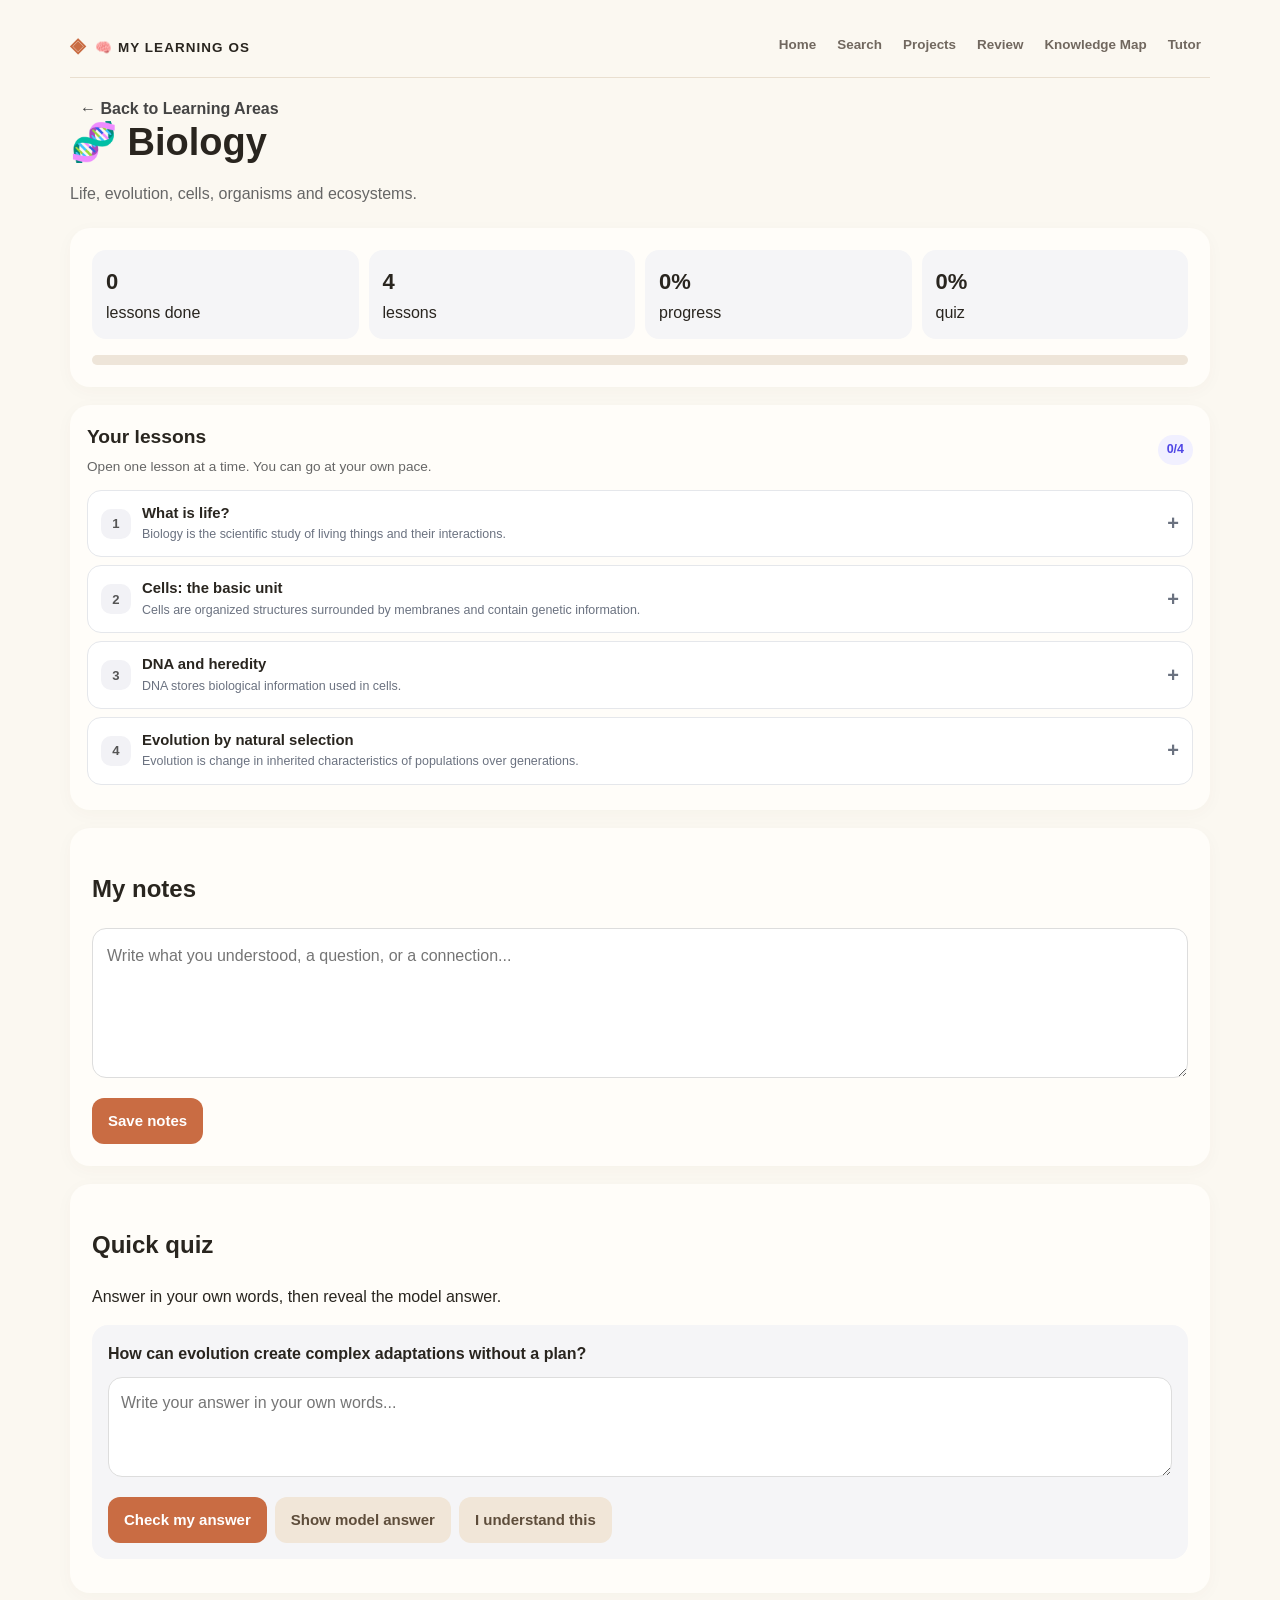
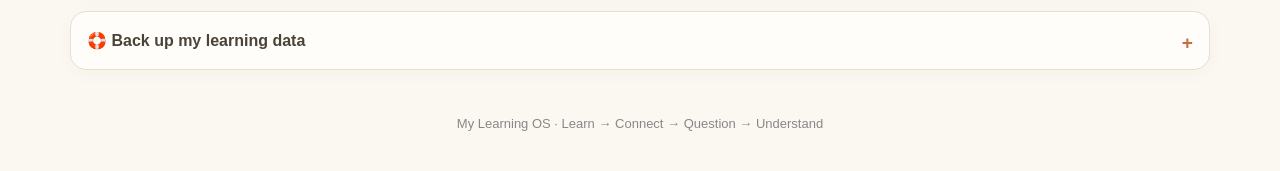
==== subjects/biology/index.html @ 4422cb2a "Refresh learning script cache for quiz quality improvements" ====
<!DOCTYPE html><html lang="en"><head><meta charset="UTF-8"><meta name="viewport" content="width=device-width,initial-scale=1.0"><meta name="theme-color" content="#4F46E5"><link rel="icon" type="image/png" href="/IMG_0224.png"><link rel="apple-touch-icon" href="/IMG_0224.png"><link rel="manifest" href="/manifest.webmanifest"><link rel="stylesheet" href="/styles.css?v=10"><title>Biology | My Learning OS</title></head><body><div class="app" id="app"></div><script src="/learning.js?v=26"></script></body></html>
---- styles.css ----
*{box-sizing:border-box}body{margin:0;font-family:-apple-system,BlinkMacSystemFont,"Segoe UI",sans-serif;background:#f5f5f7;color:#111;line-height:1.6}.app{max-width:960px;margin:auto;padding:22px}.topbar{display:flex;justify-content:space-between;align-items:center;gap:16px;margin-bottom:24px}.brand{font-weight:800;color:#111;text-decoration:none}.nav{display:flex;gap:8px;flex-wrap:wrap}.nav a,.back{color:#444;text-decoration:none;font-weight:650;padding:8px 10px;border-radius:10px}.nav a:hover,.back:hover{background:#e9e9ed}.hero{margin-bottom:22px}.hero h1{font-size:38px;line-height:1.15;margin:0 0 8px}.muted{color:#666}.panel{background:#fff;border-radius:20px;padding:22px;margin:18px 0;box-shadow:0 2px 12px rgba(0,0,0,.05)}.dark{background:#111;color:#fff}.dark .muted{color:#ccc}.button,button{border:0;border-radius:12px;padding:12px 16px;background:#111;color:#fff;font-size:15px;font-weight:700;cursor:pointer;min-height:46px}.button.light,.dark .button{background:#fff;color:#111}.button.secondary{background:#e9e9ed;color:#111}.button:disabled{opacity:.5;cursor:default}.grid{display:grid;grid-template-columns:repeat(2,minmax(0,1fr));gap:14px}.card{background:#fff;border-radius:18px;padding:18px;color:inherit;text-decoration:none;box-shadow:0 2px 10px rgba(0,0,0,.05);display:block}.card:hover{transform:translateY(-1px)}.card h3{margin:6px 0}.icon{font-size:28px}.bar{height:10px;background:#e4e4e8;border-radius:99px;overflow:hidden}.bar>div{height:100%;background:#4f46e5;border-radius:99px;transition:width .25s}.stats{display:grid;grid-template-columns:repeat(4,1fr);gap:10px}.stat{background:#f5f5f7;border-radius:14px;padding:14px}.stat strong{display:block;font-size:22px}.lesson{border:1px solid #e3e3e7;border-radius:16px;padding:16px;margin:12px 0}.lesson.active{border-color:#4f46e5}.lesson h3{margin:0 0 6px}.lesson-body{display:none}.lesson.active .lesson-body{display:block}.lesson-actions{display:flex;gap:8px;flex-wrap:wrap;margin-top:12px}textarea,input{font:inherit}.note{width:100%;min-height:150px;border:1px solid #ddd;border-radius:14px;padding:14px;resize:vertical}.question{background:#f5f5f7;border-radius:16px;padding:16px;margin:12px 0}.answer{width:100%;min-height:100px;border:1px solid #ddd;border-radius:14px;padding:12px;margin-top:10px}.feedback{margin-top:10px;font-weight:650}.chips{display:flex;gap:8px;flex-wrap:wrap}.chip{background:#eeeef2;border-radius:99px;padding:7px 10px;font-size:13px}.map{display:grid;grid-template-columns:repeat(3,1fr);gap:12px;align-items:center}.node{background:#fff;border:2px solid #e1e1e6;border-radius:16px;padding:16px;text-align:center;font-weight:750}.arrow{text-align:center;font-size:24px;color:#777}footer{text-align:center;color:#888;padding:34px 0 14px;font-size:13px}.empty{padding:20px;background:#fff;border-radius:16px;color:#666}@media(max-width:650px){.app{padding:16px}.hero h1{font-size:30px}.grid{grid-template-columns:1fr}.stats{grid-template-columns:repeat(2,1fr)}.map{grid-template-columns:1fr}.arrow{transform:rotate(90deg)}}
.dashboard-grid{display:grid;grid-template-columns:repeat(2,minmax(0,1fr));gap:14px}.big-number{font-size:42px;font-weight:800;line-height:1;margin:10px 0}.connection-grid{display:grid;grid-template-columns:repeat(2,minmax(0,1fr));gap:12px}.connection{border:1px solid #ddd;border-radius:16px;padding:16px;background:#f7f7f9;text-align:left;cursor:pointer;font:inherit}.connection strong,.connection span{display:block}.connection span{color:#666;margin-top:4px}.connection-detail{margin-top:14px;padding:16px;border-radius:16px;background:#f5f5f7}.map-modern .node{min-height:100px;display:flex;flex-direction:column;justify-content:center}.review-summary{display:grid;grid-template-columns:repeat(3,1fr);gap:10px}.review-summary>div{background:#f5f5f7;border-radius:14px;padding:14px}.review-summary strong{display:block;font-size:24px}.review-card{display:flex;justify-content:space-between;gap:16px;align-items:center;border:1px solid #e2e2e6;border-radius:16px;padding:16px;margin:10px 0}.review-card h3{margin:4px 0}.review-prompt{margin-top:14px;padding:14px;border-radius:14px;background:#f0efff;border:1px solid #d8d5ff}.tutor-grid{display:grid;grid-template-columns:repeat(2,minmax(0,1fr));gap:12px}.tutor-choice{display:flex;flex-direction:column;gap:5px;text-align:left;cursor:pointer}.tutor-choice .icon{font-size:30px}
@media(max-width:650px){.dashboard-grid,.connection-grid,.tutor-grid{grid-template-columns:1fr}.review-card{flex-direction:column;align-items:flex-start}.review-summary{grid-template-columns:1fr}.review-card .button{width:100%;text-align:center}}
.learning-status{display:grid;grid-template-columns:repeat(4,1fr);gap:10px}.learning-status>div{background:#f5f5f7;border-radius:14px;padding:14px}.learning-status strong{display:block;font-size:22px}.learning-status span{color:#666;font-size:14px}.review-scheduled{margin-top:14px;padding:14px;border-radius:14px;background:#eef7f1;border:1px solid #cfe7d7}.review-scheduled strong{color:#245c39}@media(max-width:650px){.learning-status{grid-template-columns:repeat(2,1fr)}}
.search-wrap{position:relative;max-width:680px;margin-top:18px}.search-input{width:100%;min-height:52px;border:1px solid #ddd;border-radius:14px;padding:0 16px;background:#fff;font-size:16px}.search-results{position:relative;margin-top:8px;z-index:5}.search-result{display:block;background:#fff;border:1px solid #e1e1e6;border-radius:12px;padding:12px 14px;margin:6px 0;color:inherit;text-decoration:none;box-shadow:0 2px 8px rgba(0,0,0,.04)}.search-result span{display:block;color:#666;margin-top:2px}.goal-buttons{display:flex;gap:8px;margin:12px 0}.goal-buttons .button{min-width:48px;padding:8px 12px}@media(max-width:650px){.search-wrap{max-width:none}}

/* Curiosity Lab */
.curiosity-panel{overflow:hidden}
.curiosity-head{display:flex;justify-content:space-between;gap:24px;align-items:flex-start}
.curiosity-head h2{margin:.35rem 0 .5rem}
.curiosity-spark{font-size:2.5rem;line-height:1}
.curiosity-card{margin-top:20px;padding:28px;border:1px solid rgba(79,70,229,.14);border-radius:24px;background:linear-gradient(135deg,rgba(79,70,229,.06),rgba(255,255,255,.9))}
.curiosity-meta{display:inline-flex;padding:7px 11px;border-radius:999px;background:#eef2ff;color:#4338ca;font-weight:700;font-size:.85rem}
.curiosity-question{font-size:clamp(1.45rem,3vw,2rem);font-weight:800;line-height:1.25;margin:20px 0}
.curiosity-clue{display:none;padding:14px 16px;border-radius:14px;background:#fff;border:1px solid #e5e7eb;color:#374151;margin-bottom:18px}
.curiosity-clue.visible{display:block}
.curiosity-actions{display:flex;flex-wrap:wrap;gap:10px}
@media(max-width:600px){.curiosity-card{padding:20px}.curiosity-actions>*{width:100%;text-align:center}.curiosity-spark{font-size:2rem}}


/* Projects */
.project-home-card{display:flex;justify-content:space-between;align-items:center;gap:20px}
.project-hero{display:flex;gap:24px;align-items:flex-start;padding:32px;border-radius:28px;margin:24px 0;background:linear-gradient(135deg,rgba(34,197,94,.12),rgba(79,70,229,.08));border:1px solid rgba(34,197,94,.14)}
.project-icon{font-size:4rem;line-height:1}
.project-hero h2{margin:.25rem 0 .5rem;font-size:2rem}
.project-progress-head{display:flex;justify-content:space-between;align-items:flex-start;gap:20px}
.project-progress-head>strong{font-size:2rem}
.project-steps{display:grid;gap:12px}
.project-step{display:flex;gap:14px;text-align:left;width:100%;padding:18px;border:1px solid #e5e7eb;border-radius:18px;background:#fff;cursor:pointer}
.project-step:hover{transform:translateY(-1px)}
.project-step.done{background:#f0fdf4;border-color:#bbf7d0}
.project-check{font-size:1.3rem;font-weight:800;min-width:24px}
.project-step strong,.project-step small,.project-step em{display:block}
.project-step small{margin-top:6px;color:#6b7280;line-height:1.5}
.project-step em{margin-top:8px;color:#4f46e5;font-style:normal;font-size:.9rem}
.project-notes{min-height:180px}
@media(max-width:600px){.project-home-card{align-items:flex-start;flex-direction:column}.project-hero{padding:24px;flex-direction:column}.project-icon{font-size:3rem}.project-step{padding:15px}}


.project-grid{display:grid;grid-template-columns:repeat(2,minmax(0,1fr));gap:18px;margin:24px 0 40px}
.project-card{display:block;padding:24px;border:1px solid #e5e7eb;border-radius:24px;background:#fff;text-decoration:none;color:inherit;transition:transform .15s,box-shadow .15s}
.project-card:hover{transform:translateY(-2px);box-shadow:0 10px 30px rgba(0,0,0,.08)}
.project-card-icon{font-size:2.7rem;margin-bottom:12px}
.project-card h2{margin:.3rem 0 .5rem}
.project-card strong{font-size:.9rem}
@media(max-width:700px){.project-grid{grid-template-columns:1fr}}

.global-search{display:flex;gap:10px;margin-top:22px;max-width:760px}.global-search .search-input{flex:1}.global-results{display:grid;gap:10px;margin-top:18px}.global-result{display:flex;gap:14px;padding:18px;border:1px solid #e5e7eb;border-radius:18px;background:#fff;text-decoration:none;color:inherit}.global-result-icon{font-size:1.6rem}.global-result small,.global-result strong,.global-result p{display:block}.global-result p{color:#6b7280}.global-result b{margin-left:auto}@media(max-width:600px){.global-search{flex-direction:column}.global-search .button{width:100%}}


/* Calm, compact project layout */
.project-grid{gap:12px;margin:16px 0 28px}
.project-card{padding:17px;border-radius:18px;box-shadow:0 1px 5px rgba(0,0,0,.035)}
.project-card-icon{font-size:1.8rem;margin-bottom:6px}
.project-card h2{font-size:1.08rem;line-height:1.3;margin:.15rem 0 .35rem}
.project-card p{margin:.35rem 0;color:#666;font-size:.92rem;line-height:1.45}
.project-card strong{font-size:.82rem}
.project-home-card{gap:12px}
.project-hero{gap:16px;padding:22px;border-radius:20px;margin:16px 0}
.project-icon{font-size:2.6rem}
.project-hero h2{font-size:1.45rem}
.project-progress-head>strong{font-size:1.5rem}
.project-steps{gap:8px}
.project-step{gap:10px;padding:13px 14px;border-radius:14px}
.project-step small{margin-top:3px}
.project-step em{margin-top:5px}
@media(max-width:700px){
  .project-grid{grid-template-columns:repeat(2,minmax(0,1fr));gap:10px;margin:14px 0 24px}
  .project-card{padding:13px;border-radius:15px}
  .project-card-icon{font-size:1.55rem;margin-bottom:4px}
  .project-card h2{font-size:1rem}
  .project-card p{font-size:.84rem}
}
@media(max-width:380px){
  .project-grid{grid-template-columns:1fr}
}


/* A calmer, simpler mobile-first home dashboard */
.home-hero{margin:8px 0 18px}
.home-hero h1{font-size:clamp(1.8rem,5vw,2.5rem);max-width:620px;margin:8px 0}
.home-focus{display:grid;grid-template-columns:1.2fr 1fr;gap:12px;margin:16px 0 28px}
.home-focus>div,.home-review{background:#fff;border:1px solid #e7e7eb;border-radius:18px;padding:16px}
.home-focus>div>small{display:block;color:#666;font-size:.75rem;font-weight:700;letter-spacing:.05em}
.home-focus>div>strong{display:block;font-size:2rem;line-height:1.2;margin:5px 0}
.home-focus>div>span{display:block;color:#666;font-size:.85rem;margin-bottom:12px}
.home-review{display:flex;align-items:center;gap:10px;text-decoration:none;color:inherit}
.home-review>span:first-child{font-size:1.5rem}
.home-review>span:nth-child(2){flex:1;min-width:0}
.home-review strong,.home-review small{display:block}
.home-review strong{font-size:.9rem}
.home-review small{font-size:.78rem;color:#666;margin-top:4px}
.home-review>b{font-size:1.25rem}
.home-section{margin:24px 0 30px}
.home-section-heading{display:flex;justify-content:space-between;align-items:end;gap:12px;margin-bottom:12px}
.home-section-heading h2{margin:3px 0 0;font-size:1.35rem}
.home-section-heading>a{color:#4f46e5;text-decoration:none;font-weight:700;font-size:.9rem;white-space:nowrap}
.home-projects{display:grid;gap:9px}
.home-project{display:flex;align-items:center;gap:12px;padding:13px 14px;border:1px solid #e7e7eb;border-radius:16px;background:#fff;color:inherit;text-decoration:none;min-width:0}
.home-project-icon{display:grid;place-items:center;width:42px;height:42px;flex-shrink:0;border-radius:12px;background:#f5f5f7;font-size:1.5rem}
.home-project-info{display:grid;gap:4px;flex:1;min-width:0}
.home-project-info strong{font-size:.94rem}
.home-project-info small{font-size:.78rem;color:#666}
.home-project>b{font-size:1.25rem;color:#777}
.home-project .bar{height:5px}
.home-subject-grid{display:grid;grid-template-columns:repeat(3,minmax(0,1fr));gap:10px}
.home-subject{display:flex;flex-direction:column;align-items:flex-start;gap:6px;padding:14px;border:1px solid #e7e7eb;border-radius:16px;background:#fff;color:inherit;text-decoration:none;min-width:0}
.home-subject>span{font-size:1.6rem}
.home-subject strong{font-size:.92rem}
.home-subject small{font-size:.76rem;color:#666}
.home-subject .bar{width:100%;height:5px;margin-top:2px}
.home-details{background:#fff;border:1px solid #e7e7eb;border-radius:16px;margin:10px 0;overflow:hidden}
.home-details summary{padding:16px;font-weight:750;cursor:pointer;list-style:none}
.home-details summary::-webkit-details-marker{display:none}
.home-details summary:after{content:"+";float:right;color:#666;font-size:1.2rem}
.home-details[open] summary:after{content:"−"}
.home-details .curiosity-panel,.home-notes{padding:0 16px 16px}
.home-details .curiosity-card{padding:18px;border-radius:16px;margin-top:12px}
.home-details .curiosity-question{font-size:1.25rem}
@media(max-width:650px){
 .home-focus{grid-template-columns:1fr 1fr;gap:9px}
 .home-focus>div,.home-review{padding:12px}
 .home-focus>div>strong{font-size:1.7rem}
 .home-subject-grid{grid-template-columns:repeat(2,minmax(0,1fr));gap:9px}
 .home-subject{padding:12px}
 .home-section{margin:20px 0 26px}
}
@media(max-width:360px){
 .home-focus{grid-template-columns:1fr}
}

.home-project-bar{display:block;height:5px;background:#e4e4e8;border-radius:99px;overflow:hidden;margin-top:2px}.home-project-bar span{display:block;height:100%;background:#4f46e5;border-radius:99px}


/* Compact navigation for a calmer dashboard */
.topbar{gap:12px;margin-bottom:18px}
.brand{font-size:.96rem;white-space:nowrap}
.nav{gap:3px;justify-content:flex-end}
.nav a{padding:7px 9px;font-size:.84rem;white-space:nowrap}
.mobile-nav{display:none}
.home-hero{margin-bottom:14px}
.home-hero h1{font-size:clamp(1.65rem,4.5vw,2.25rem);line-height:1.15}
.home-focus{margin:12px 0 22px;gap:9px}
.home-focus>div,.home-review{border-radius:15px;padding:13px}
.home-section{margin:19px 0 24px}
.home-section-heading{margin-bottom:9px}
.home-section-heading h2{font-size:1.2rem}
.home-project{padding:10px 12px;border-radius:13px;gap:10px}
.home-project-icon{width:36px;height:36px;font-size:1.25rem;border-radius:10px}
.home-project-info strong{font-size:.88rem}
.home-subject-grid{gap:8px}
.home-subject{padding:11px;border-radius:13px;gap:4px}
.home-subject>span{font-size:1.35rem}
.home-subject strong{font-size:.86rem}
.home-subject small{font-size:.72rem}
@media(max-width:650px){
 body{padding-bottom:76px}
 .app{padding:14px 14px 22px}
 .topbar{margin-bottom:16px;display:block}
 .brand{display:inline-block;margin-bottom:10px;font-size:.95rem}
 .nav{display:flex;flex-wrap:nowrap;justify-content:flex-start;overflow-x:auto;gap:5px;padding:0 0 4px;scrollbar-width:none}
 .nav::-webkit-scrollbar{display:none}
 .nav a{font-size:.78rem;padding:7px 9px;background:#fff;border:1px solid #e7e7eb;border-radius:999px}
 .mobile-nav{position:fixed;z-index:50;left:10px;right:10px;bottom:calc(8px + env(safe-area-inset-bottom));display:grid;grid-template-columns:repeat(5,minmax(0,1fr));align-items:center;padding:7px 5px;background:rgba(255,255,255,.97);border:1px solid #e5e7eb;border-radius:18px;box-shadow:0 6px 24px rgba(0,0,0,.12);backdrop-filter:blur(14px)}
 .mobile-nav>a,.mobile-more>summary{display:flex;min-width:0;flex-direction:column;align-items:center;justify-content:center;gap:2px;color:#444;text-decoration:none;font-size:1.15rem;padding:2px 0;cursor:pointer;list-style:none}
 .mobile-nav small{font-size:.64rem;font-weight:650;line-height:1.2}
 .mobile-more{position:relative}
 .mobile-more>summary::-webkit-details-marker{display:none}
 .mobile-more-menu{position:absolute;right:-4px;bottom:52px;min-width:175px;padding:7px;background:#fff;border:1px solid #e5e7eb;border-radius:14px;box-shadow:0 8px 24px rgba(0,0,0,.14)}
 .mobile-more-menu a{display:block;padding:10px 11px;border-radius:9px;color:#222;text-decoration:none;font-size:.88rem}
 .mobile-more-menu a:active{background:#f5f5f7}
 .home-focus>div,.home-review{padding:11px}
 .home-focus>div>strong{font-size:1.5rem}
 .home-focus>div>span{font-size:.78rem}
 .home-review strong{font-size:.82rem}
 .home-review small{font-size:.72rem}
 .home-projects{gap:7px}
 .home-subject-grid{grid-template-columns:repeat(2,minmax(0,1fr))}
}
@media(min-width:651px){
 .mobile-nav{display:none}
}

@media(max-width:650px){.topbar{display:flex;align-items:center;margin-bottom:12px}.brand{margin-bottom:0}.topbar .nav{display:none}}

/* Compact, one-step-at-a-time project workspace */
.project-page-heading{margin-bottom:12px}
.project-page-heading h1{font-size:clamp(1.5rem,5vw,2.2rem);margin:.45rem 0}
.project-hero-compact{padding:16px 18px;gap:14px;border-radius:16px;margin:12px 0}
.project-hero-compact .project-icon{font-size:2rem;flex-shrink:0}
.project-hero-compact h2{font-size:1.15rem;margin:.2rem 0 .35rem}
.project-hero-compact p{margin:.25rem 0;line-height:1.5}
.project-progress-panel,.project-path-panel,.project-discoveries{padding:16px}
.project-progress-head{align-items:center;gap:12px}
.project-progress-head h2,.project-path-heading h2,.project-discoveries h2{font-size:1.1rem;margin:0 0 4px}
.project-progress-head p,.project-path-heading p{margin:0;font-size:.9rem}
.project-progress-head>strong{font-size:1.35rem}
.project-path-heading{display:flex;justify-content:space-between;align-items:center;gap:10px;margin-bottom:12px}
.step-count{font-size:.78rem;color:#6b7280;white-space:nowrap}
.project-steps{gap:8px}
.project-step-card{border:1px solid #e5e7eb;border-radius:13px;overflow:hidden;background:#fff}
.project-step-card.done{border-color:#bbf7d0;background:#f8fdf9}
.project-step-toggle{display:flex;align-items:center;gap:10px;width:100%;padding:12px;text-align:left;border:0;background:transparent;cursor:pointer;color:inherit}
.project-check{display:flex;align-items:center;justify-content:center;flex:0 0 28px;width:28px;height:28px;border-radius:50%;background:#f3f4f6;color:#4b5563;font-size:.8rem;font-weight:700}
.project-step-card.done .project-check{background:#dcfce7;color:#166534}
.project-step-title{min-width:0;flex:1}
.project-step-title strong{display:block;font-size:.94rem;line-height:1.35}
.project-step-title small{display:block;margin-top:3px;color:#6b7280;font-size:.78rem}
.project-step-chevron{font-size:1.25rem;color:#6b7280}
.project-step-card.is-open{border-color:#c7d2fe;box-shadow:0 1px 3px rgba(79,70,229,.06)}
.project-step-content{padding:0 12px 13px 50px}
.project-step-content>p{margin:0 0 12px;line-height:1.6;font-size:.93rem}
.project-question{padding:10px 12px;border-radius:10px;background:#f5f3ff;color:#4338ca;margin-bottom:12px}
.project-question strong{font-size:.8rem}
.project-question p{margin:4px 0 0;font-size:.9rem;line-height:1.5}
.project-complete-button{font-size:.84rem;padding:9px 12px;border-radius:9px}
.project-complete-button.is-complete{background:#dcfce7;color:#166534;border-color:#bbf7d0}
.project-discoveries .project-notes{min-height:100px}
@media(max-width:600px){.project-hero-compact{padding:13px;flex-direction:row;align-items:flex-start}.project-hero-compact .project-icon{font-size:1.7rem}.project-progress-panel,.project-path-panel,.project-discoveries{padding:13px}.project-step-toggle{padding:11px 10px}.project-step-content{padding:0 10px 12px 48px}.project-page-heading h1{font-size:1.5rem}}

/* Dashboard priority card and weekly momentum */
.continue-card{display:flex;align-items:center;gap:12px;padding:15px 16px;margin:12px 0 14px;border:1px solid #c7d2fe;border-radius:16px;background:linear-gradient(110deg,#f5f3ff,#fff);color:inherit;text-decoration:none}
.continue-icon{display:grid;place-items:center;flex:0 0 42px;width:42px;height:42px;border-radius:13px;background:#e9e7ff;font-size:1.4rem}
.continue-copy{display:flex;flex:1;min-width:0;flex-direction:column;gap:3px}
.continue-copy small{font-size:.69rem;font-weight:800;letter-spacing:.06em;color:#6254bd}
.continue-copy strong{font-size:1rem;line-height:1.25}
.continue-copy>span{font-size:.82rem;color:#626273;line-height:1.35}
.continue-card>b{font-size:.82rem;color:#4f46e5;white-space:nowrap}
.continue-card.all-done{border-color:#bbf7d0;background:linear-gradient(110deg,#f0fdf4,#fff)}
.continue-card.all-done .continue-copy small{color:#15803d}
.home-weekly{padding:14px 16px;margin:0 0 22px;border:1px solid #e7e7eb;border-radius:15px;background:#fff}
.weekly-heading{display:flex;justify-content:space-between;align-items:center;gap:10px}
.weekly-heading>div{display:flex;flex-direction:column;gap:3px}
.weekly-heading small{font-size:.69rem;letter-spacing:.06em;font-weight:800;color:#737380}
.weekly-heading strong{font-size:.92rem}
.weekly-heading>span{font-size:1.3rem}
.weekly-stats{display:grid;grid-template-columns:repeat(3,minmax(0,1fr));gap:8px;margin-top:13px}
.weekly-stats>div{display:flex;flex-direction:column;gap:3px;padding:10px;border-radius:11px;background:#f7f7f9;min-width:0}
.weekly-stats strong{font-size:1.25rem;line-height:1.1}
.weekly-stats span{font-size:.72rem;color:#6b7280;line-height:1.25}
@media(max-width:420px){
 .continue-card{gap:9px;padding:12px}
 .continue-icon{flex-basis:36px;width:36px;height:36px;font-size:1.2rem}
 .continue-copy strong{font-size:.9rem}
 .continue-copy>span{font-size:.75rem}
 .continue-card>b{font-size:.72rem}
 .home-weekly{padding:12px}
 .weekly-stats{gap:6px}
 .weekly-stats>div{padding:8px}
 .weekly-stats strong{font-size:1.1rem}
 .weekly-stats span{font-size:.67rem}
}

/* Calm, guided lesson layout */
.course-panel{padding:17px}
.course-heading{display:flex;justify-content:space-between;align-items:center;gap:12px;margin-bottom:12px}
.course-heading h2{font-size:1.2rem;margin:0 0 3px}
.course-heading p{font-size:.85rem;margin:0}
.course-count{flex-shrink:0;padding:5px 9px;border-radius:999px;background:#f1f0ff;color:#4f46e5;font-size:.78rem;font-weight:750}
.lesson{padding:0;margin:8px 0;border:1px solid #e5e7eb;border-radius:14px;overflow:hidden;background:#fff;scroll-margin-top:16px}
.lesson.active{border-color:#c7d2fe;box-shadow:0 2px 10px rgba(79,70,229,.06)}
.lesson.lesson-done .lesson-number{background:#dcfce7;color:#166534}
.lesson-summary{display:flex;align-items:center;gap:11px;width:100%;padding:13px;text-align:left;background:transparent;color:inherit;border:0;border-radius:0;min-height:0}
.lesson-number{display:grid;place-items:center;flex:0 0 30px;width:30px;height:30px;border-radius:10px;background:#f2f2f6;color:#555;font-size:.82rem;font-weight:800}
.lesson-summary-copy{display:flex;flex:1;min-width:0;flex-direction:column;gap:3px}
.lesson-summary-copy strong{font-size:.93rem;line-height:1.3}
.lesson-summary-copy small{display:-webkit-box;-webkit-line-clamp:2;-webkit-box-orient:vertical;overflow:hidden;color:#6b7280;font-size:.78rem;line-height:1.4;font-weight:400}
.lesson-chevron{font-size:1.25rem;color:#6b7280}
.lesson.active .lesson-chevron{color:#4f46e5}
.lesson-body{padding:0 13px 14px}
.lesson-section{padding:13px;border-radius:12px;background:#f7f7fa;margin-bottom:12px}
.lesson-label{display:block;font-size:.68rem;letter-spacing:.07em;font-weight:800;color:#6b63b5;margin-bottom:7px}
.lesson-section>p,.question>p{margin:0;font-size:.94rem;line-height:1.65}
.lesson-body .question{padding:13px;border-radius:12px;margin:0 0 10px;background:#f5f3ff}
.lesson-body .question>p{margin:0 0 10px}
.lesson-body .answer{min-height:88px;font-size:.93rem;background:#fff}
.lesson-body .lesson-actions{gap:7px}
.lesson-body button{font-size:.85rem;padding:10px 12px;min-height:42px}
.lesson-body .button.secondary{background:#e9e8f4}
.lesson-hint,.simple-explanation{margin:9px 0;padding:10px 12px;background:#fff;border:1px solid #e4e0ff;border-radius:10px;color:#5145a8;font-size:.88rem;line-height:1.55}
.text-action{background:transparent!important;color:#5145a8!important;padding:8px 0!important;min-height:0!important;text-align:left;font-size:.85rem!important}
.lesson-finish{border-top:1px solid #eeeef2;padding-top:12px;margin-top:8px}
.lesson-finish button{width:100%}
.lesson .feedback{padding:11px 12px;background:#f7f7fa;border-radius:10px;font-size:.88rem;line-height:1.55}
.lesson .review-scheduled,.lesson .review-prompt{margin-top:10px;padding:12px;border-radius:11px;font-size:.86rem;line-height:1.55}
@media(max-width:650px){
 .course-panel{padding:13px}
 .lesson-summary{padding:11px 10px;gap:9px}
 .lesson-summary-copy strong{font-size:.88rem}
 .lesson-summary-copy small{font-size:.74rem}
 .lesson-body{padding:0 10px 12px}
 .lesson-section,.lesson-body .question{padding:11px}
 .lesson-body .lesson-actions button{flex:1 1 auto}
}


/* Lesson self-check: short, calm and easy to use on mobile */
.lesson .self-check{margin:12px 0;padding:13px;border:1px solid #e5e2f5;border-radius:12px;background:#fbfaff}
.lesson .self-check>p{font-size:.9rem;line-height:1.55;margin:6px 0 10px}
.lesson .self-check .lesson-actions{display:flex;flex-wrap:wrap;gap:7px}
.lesson .self-check-status{font-size:.82rem!important;color:#5145a8;margin:8px 0 0!important}
.lesson .feedback small{display:block;margin-top:8px;color:#626477;line-height:1.5}


/* Conversational tutor workspace */
.tutor-hero{padding-bottom:8px}
.tutor-eyebrow{display:inline-block;font-size:.72rem;letter-spacing:.1em;font-weight:800;color:#665bc0;margin-bottom:8px}
.tutor-hero h1{max-width:680px;font-size:clamp(2rem,6vw,3rem);line-height:1.12;letter-spacing:-.04em}
.tutor-workspace{padding:clamp(14px,3vw,24px)}
.tutor-controls{display:grid;grid-template-columns:1fr;gap:7px;margin-bottom:14px}
.tutor-controls label,.tutor-input-label{font-size:.84rem;font-weight:750;color:#3d3b50}
.tutor-controls select{width:100%;min-height:44px;padding:10px 12px;border:1px solid #dedbea;border-radius:11px;background:#fff;color:#222;font:inherit}
.tutor-focus-label{padding:9px 12px;border-radius:10px;background:#f2f0fb;color:#554a9c;font-size:.82rem;font-weight:650;margin-bottom:13px}
.tutor-prompt-row{display:flex;gap:8px;flex-wrap:wrap;margin:12px 0 22px}
.tutor-prompt-row button{font-size:.82rem;padding:9px 11px;min-height:40px}
.tutor-chat-heading{display:flex;align-items:center;justify-content:space-between;gap:12px;border-top:1px solid #eeedf3;padding-top:17px}
.tutor-chat-heading h2{margin:0;font-size:1.12rem}
.tutor-chat-heading p{margin:3px 0 0;font-size:.84rem}
.tutor-messages{display:flex;flex-direction:column;gap:12px;max-height:52vh;min-height:220px;overflow-y:auto;padding:14px 0;scroll-behavior:smooth}
.tutor-welcome{padding:18px;border:1px solid #e8e4f8;border-radius:15px;background:linear-gradient(140deg,#fbfaff,#f5f3ff);font-size:.94rem;line-height:1.65}
.tutor-welcome-icon{display:flex;align-items:center;justify-content:center;width:42px;height:42px;border-radius:13px;background:#e9e4ff;font-size:1.4rem;margin-bottom:10px}
.tutor-welcome strong{display:block;font-size:1rem}
.tutor-welcome p{margin:7px 0 0;color:#57566a}
.tutor-message{max-width:94%;padding:12px 14px;border-radius:14px;font-size:.94rem;line-height:1.7;overflow-wrap:anywhere}
.tutor-message-label{display:block;font-size:.69rem;letter-spacing:.06em;text-transform:uppercase;font-weight:800;opacity:.72;margin-bottom:4px}
.tutor-message.from-user{align-self:flex-end;background:#5b50b7;color:white;border-bottom-right-radius:5px}
.tutor-message.from-tutor{align-self:flex-start;background:#f4f3f8;color:#252437;border-bottom-left-radius:5px}
.tutor-status{min-height:22px;font-size:.82rem;color:#665bc0;margin:0 0 7px}
.tutor-input-label{display:block;margin:8px 0}
.tutor-input{width:100%;min-height:88px;resize:vertical;border:1px solid #dedbea;border-radius:13px;background:#fff;padding:12px 13px;font:inherit;line-height:1.55}
.tutor-input:focus,.tutor-controls select:focus{outline:2px solid #b9b1f0;outline-offset:1px}
.tutor-send-row{display:flex;align-items:center;justify-content:space-between;gap:12px;margin-top:10px}
.tutor-send-row small{font-size:.75rem}
.tutor-send-row button{min-height:44px;padding:10px 15px}
.tutor-privacy-note{font-size:.75rem;color:#77758a;margin:12px 0 0}
.tutor-path-grid{display:grid;grid-template-columns:repeat(3,minmax(0,1fr));gap:10px}
.tutor-path-grid a{display:flex;flex-direction:column;gap:6px;text-decoration:none;color:inherit;padding:14px;border:1px solid #eceaf4;border-radius:12px;background:#fff}
.tutor-path-grid a strong{font-size:.9rem}
.tutor-path-grid a span{font-size:.8rem;color:#686779;line-height:1.5}
@media(max-width:650px){
 .tutor-hero{padding-left:3px;padding-right:3px}
 .tutor-controls{gap:6px}
 .tutor-prompt-row{gap:6px;margin-bottom:16px}
 .tutor-prompt-row button{flex:1 1 calc(50% - 6px);padding:8px 7px}
 .tutor-chat-heading{align-items:flex-start}
 .tutor-message{max-width:100%}
 .tutor-messages{max-height:48vh;min-height:190px}
 .tutor-send-row{align-items:stretch;flex-direction:column}
 .tutor-send-row button{width:100%}
 .tutor-path-grid{grid-template-columns:1fr}
}


/* Reflecta-inspired knowledge garden home: warm, editorial, calm */
:root{--garden-ink:#29251f;--garden-muted:#797269;--garden-paper:#fbf8f1;--garden-line:#e9dfd0;--garden-clay:#c96c43;--garden-peach:#f3e3cf}
body{background:var(--garden-paper);color:var(--garden-ink)}
.app{max-width:1200px;padding:22px 30px}
.topbar{padding:5px 0 14px;border-bottom:1px solid var(--garden-line)}
.brand{color:var(--garden-ink);letter-spacing:.08em;text-transform:uppercase;font-size:.84rem}
.brand:before{content:"◈";color:var(--garden-clay);font-size:1.25rem;margin-right:9px}
.nav a{color:#71685f}
.nav a:hover,.nav a:focus{background:#f1e8dc;color:var(--garden-clay)}
.reflecta-hero{display:grid;grid-template-columns:minmax(230px,.78fr) minmax(0,1.8fr);gap:30px;align-items:center;padding:20px 0 26px;margin:0 0 22px}
.reflecta-copy{padding:18px 4px 12px}
.reflecta-kicker{font-size:.65rem;letter-spacing:.17em;font-weight:800;color:#8b7b68}
.reflecta-copy h1{font-family:Georgia,"Times New Roman",serif;font-size:clamp(3rem,6.4vw,5.4rem);font-weight:400;letter-spacing:-.055em;line-height:.92;margin:25px 0 18px}
.reflecta-copy h1 span{color:var(--garden-clay)}
.reflecta-copy>p{font-size:.96rem;line-height:1.7;color:#756d64;max-width:290px}
.reflecta-copy ul{list-style:none;padding:0;margin:23px 0;display:grid;gap:10px;color:#766d62;font-size:.82rem}
.reflecta-copy li:first-letter{color:var(--garden-clay)}
.reflecta-start{display:inline-flex;align-items:center;gap:18px;background:var(--garden-clay);color:#fff;text-decoration:none;padding:13px 17px;border-radius:5px;font-size:.82rem;font-weight:700;box-shadow:0 5px 12px #b9663b24}
.reflecta-start span{font-size:1rem}
.reflecta-art{position:relative;isolation:isolate;min-height:440px;border:1px solid #e9e0d4;border-radius:22px;background:radial-gradient(ellipse at 70% 28%,#f1e7d6 0,transparent 38%),linear-gradient(145deg,#fffdf8,#f5eee3);box-shadow:0 12px 36px #55432c12;overflow:hidden}
.reflecta-art:before{content:"";position:absolute;inset:0;background-image:radial-gradient(#d7c4a9 .8px,transparent .8px);background-size:19px 19px;opacity:.28;z-index:-2}
.tree-orbit{position:absolute;border:1px solid #e2d4c0;border-radius:50%;width:280px;height:280px;top:28px;right:7%;opacity:.8}
.orbit-two{width:360px;height:360px;top:0;right:0;opacity:.45}
.tree-trunk{position:absolute;right:11%;top:20px;font-family:Georgia,serif;font-size:9rem;color:#d9c6a7;opacity:.38;transform:rotate(-12deg)}
.tree-node{position:absolute;display:flex;flex-direction:column;gap:9px;padding:18px 19px;border:1px solid #e8dfd3;border-radius:15px;background:#fffdf9eF;box-shadow:0 9px 26px #5a422018;backdrop-filter:blur(6px)}
.tree-node small{align-self:flex-start;background:#f4e7d3;border-radius:4px;padding:4px 8px;font-size:.59rem;letter-spacing:.08em;color:#866b4f;font-weight:800}
.tree-node strong{font-family:Georgia,"Times New Roman",serif;font-weight:400;font-size:clamp(1.15rem,2.2vw,1.7rem);line-height:1.15}
.tree-node span{font-size:.75rem;line-height:1.55;color:#766e65}
.tree-node b{font-size:.62rem;font-weight:600;color:#8a7d6c;border-top:1px solid #eee5d8;padding-top:9px;margin-top:2px}
.tree-parent{left:4%;top:8%;width:51%;min-height:210px;padding-top:20px}
.tree-current{left:31%;top:35%;width:43%;min-height:195px;z-index:2}
.tree-child{right:3%;bottom:7%;width:35%;min-height:170px;z-index:3;border-color:#efcfb7;box-shadow:0 10px 28px #b8673b20}
.tree-child strong{font-size:1.3rem}
.tree-caption{position:absolute;bottom:13px;left:16px;font-family:Georgia,serif;font-style:italic;font-size:.8rem;color:#8b7b68}
.reflecta-section-label{display:flex;justify-content:space-between;gap:12px;border-bottom:1px solid var(--garden-line);padding:0 2px 10px;margin:0 0 16px;color:#8a7b68;font-size:.67rem;letter-spacing:.12em;font-weight:800}
.reflecta-section-label span+span{letter-spacing:0;text-transform:none;font-weight:500}
.continue-card,.home-focus>div,.home-review,.home-weekly,.home-project,.home-subject,.home-details,.panel{background:#fffdf9;border-color:var(--garden-line);box-shadow:0 4px 18px #58472e08}
.continue-card{border-color:#e5c7b1;background:linear-gradient(110deg,#f8eee2,#fffdf9)}
.continue-icon{background:#f3e1d1}
.continue-copy small,.continue-card>b{color:var(--garden-clay)}
.home-focus>div>strong{font-family:Georgia,serif;font-weight:400;color:var(--garden-clay)}
.bar,.home-project-bar{background:#eee5d9}
.bar>div,.home-project-bar span{background:var(--garden-clay)}
.home-section-heading h2{font-family:Georgia,"Times New Roman",serif;font-size:1.55rem;font-weight:400}
.home-section-heading>a{color:var(--garden-clay)}
.home-project,.home-subject{border-color:var(--garden-line)}
.home-project-icon{background:#f6eadb}
.home-subject>span{filter:saturate(.72)}
.home-subject .bar>div{background:#c98b63}
.home-details summary{color:#4b4238}
.home-details summary:after{color:var(--garden-clay)}
.button,button{background:var(--garden-clay)}
.button.secondary{background:#f1e6d8;color:#5e4d3b}
@media(max-width:700px){
 .app{padding:13px 15px 90px}
 .topbar{border:0}
 .reflecta-hero{grid-template-columns:1fr;gap:15px;padding-top:4px}
 .reflecta-copy{padding:8px 2px 4px}
 .reflecta-copy h1{font-size:3.45rem;margin:17px 0 14px}
 .reflecta-copy>p{font-size:.9rem}
 .reflecta-copy ul{grid-template-columns:repeat(2,minmax(0,1fr));gap:10px 6px;font-size:.75rem;margin:17px 0}
 .reflecta-start{padding:12px 14px}
 .reflecta-art{min-height:365px;border-radius:17px}
 .tree-orbit{width:230px;height:230px;right:0;top:16px}
 .orbit-two{width:285px;height:285px;right:-45px;top:0}
 .tree-trunk{font-size:7rem;right:4%;top:20px}
 .tree-node{padding:12px;gap:7px;border-radius:12px}
 .tree-node strong{font-size:1.15rem}
 .tree-node span{font-size:.68rem;line-height:1.4}
 .tree-node b{font-size:.55rem;padding-top:7px}
 .tree-parent{left:3%;top:7%;width:58%;min-height:165px}
 .tree-current{left:20%;top:34%;width:52%;min-height:164px}
 .tree-child{right:3%;bottom:8%;width:43%;min-height:145px}
 .tree-child strong{font-size:1.1rem}
 .tree-caption{font-size:.67rem;max-width:47%;line-height:1.3}
 .reflecta-section-label{font-size:.58rem;letter-spacing:.08em}
 .home-section-heading h2{font-size:1.35rem}
}
@media(max-width:370px){
 .reflecta-copy h1{font-size:3rem}
 .reflecta-art{min-height:340px}
 .tree-parent{width:61%}
 .tree-current{left:17%;width:55%}
 .tree-child{width:46%}
 .reflecta-section-label span+span{display:none}
}


/* Clear teaching rhythm: simple explanation, concrete example, why it works */
.teacher-card,.teacher-why{padding:14px 15px;border-radius:13px;margin:10px 0}
.teacher-simple{background:#f8f0e4;border:1px solid #eee0ca}
.teacher-example{background:#fffdf9;border:1px solid #ead9c7}
.teacher-why{background:#f3f0e8;border:1px solid #e5dfd2}
.teacher-card p,.teacher-why p{margin:0;font-size:.94rem;line-height:1.7;color:#494238}
.teacher-card .lesson-label,.teacher-why .lesson-label{margin-bottom:7px;color:#a35e3d}
.teacher-simple:before{content:"🌱";float:right;font-size:1.1rem;margin-left:10px}
.teacher-example:before{content:"🌍";float:right;font-size:1.1rem;margin-left:10px}
.teacher-why:before{content:"↗";float:right;font-size:1.2rem;color:#b66a46;margin-left:10px}
@media(max-width:650px){.teacher-card,.teacher-why{padding:12px;margin:8px 0}.teacher-card p,.teacher-why p{font-size:.9rem}}

/* Interactive knowledge map */
.knowledge-hero{padding:28px;border-radius:26px;background:radial-gradient(circle at 90% 5%,rgba(217,119,69,.15),transparent 32%),linear-gradient(135deg,#fffaf2,#fff 70%);border:1px solid #efe5d8}
.knowledge-eyebrow{font-size:.76rem;letter-spacing:.13em;font-weight:800;color:#a85e3d}
.knowledge-hero h1{margin-top:10px}
.knowledge-section-heading{display:flex;justify-content:space-between;align-items:flex-start;gap:14px;margin-bottom:18px}
.knowledge-section-heading h2{margin:0 0 4px}
.knowledge-section-heading p{margin:0}
.knowledge-count{white-space:nowrap;border-radius:999px;background:#f7eadb;color:#945333;padding:7px 11px;font-weight:750;font-size:.85rem}
.knowledge-network{display:grid;grid-template-columns:repeat(4,minmax(0,1fr));gap:12px;position:relative}
.knowledge-node{display:flex;flex-direction:column;align-items:flex-start;gap:7px;min-height:142px;padding:17px;border:1px solid #e8dfd2;border-radius:18px;background:linear-gradient(150deg,#fff,#fffaf4);color:#302c26;text-align:left;cursor:pointer;box-shadow:0 4px 14px rgba(70,48,26,.045);transition:transform .16s,border-color .16s}
.knowledge-node:hover,.knowledge-node:focus-visible{transform:translateY(-2px);border-color:#c9794d;outline:none}
.knowledge-node-icon{font-size:28px}
.knowledge-node strong{font-size:1.02rem}
.knowledge-node small{color:#777067;line-height:1.4}
.knowledge-detail{display:flex;gap:14px;align-items:flex-start;margin-top:16px;padding:18px;border-radius:18px;background:#f7f2e9;border:1px solid #eadfce;min-height:88px}
.knowledge-detail-icon{font-size:28px;line-height:1.2}
.knowledge-detail strong{font-size:1.06rem}
.knowledge-detail p{margin:5px 0;color:#51483f}
.knowledge-detail a{display:inline-block;margin-top:4px;color:#5b4bc4;font-weight:750;text-decoration:none}
.knowledge-connections{display:grid;grid-template-columns:repeat(2,minmax(0,1fr));gap:12px}
.knowledge-connection{display:flex;flex-direction:column;gap:8px;text-align:left;padding:17px;border:1px solid #e8e1d8;border-radius:18px;background:#fff;cursor:pointer;color:#302c26}
.knowledge-connection:hover,.knowledge-connection:focus-visible{border-color:#c9794d;background:#fffaf4;outline:none}
.knowledge-connection-label{color:#a85e3d;font-size:.78rem;font-weight:800;letter-spacing:.04em}
.knowledge-connection strong{font-size:1.02rem}
.knowledge-connection small{color:#6f6a63;line-height:1.5;font-size:.9rem}
.knowledge-connection-detail{margin-top:16px;padding:20px;border-radius:18px;background:#f5f3ff;border:1px solid #e1dcff}
.knowledge-connection-detail h3{margin:10px 0 6px}
.knowledge-connection-detail p{margin:7px 0;line-height:1.65}
.knowledge-detail-pill{display:inline-block;border-radius:999px;padding:5px 9px;background:#e7e3ff;color:#5041a9;font-size:.8rem;font-weight:800}
.knowledge-example{margin-top:14px;padding:14px 16px;background:#fff;border:1px solid #e5e0d8;border-radius:14px}
.knowledge-example p{margin-bottom:0}
.knowledge-question{background:linear-gradient(120deg,#fff8ef,#f6f4ff);border:1px solid #eee4dc}
.knowledge-question>span{font-size:.78rem;letter-spacing:.1em;font-weight:800;color:#a85e3d}
.knowledge-question h2{margin:8px 0}
.knowledge-question .button{display:inline-block;margin-top:6px;text-decoration:none;background:#c96f42;color:white}
@media(max-width:700px){.knowledge-network{grid-template-columns:repeat(2,minmax(0,1fr))}.knowledge-connections{grid-template-columns:1fr}.knowledge-node{min-height:128px;padding:14px}.knowledge-hero{padding:21px}.knowledge-section-heading{gap:8px}}
@media(max-width:360px){.knowledge-network{grid-template-columns:1fr}.knowledge-node{min-height:auto}}

/* Knowledge map layout override: keep labels and descriptions clearly separated */
#app .knowledge-map-panel .knowledge-network{display:grid!important;grid-template-columns:repeat(2,minmax(0,1fr))!important;gap:12px!important}
#app .knowledge-map-panel button.knowledge-node{display:flex!important;flex-direction:column!important;align-items:flex-start!important;justify-content:flex-start!important;gap:7px!important;width:100%!important;min-width:0!important;min-height:128px!important;padding:16px!important;white-space:normal!important;overflow-wrap:anywhere!important;text-align:left!important;background:#fffaf4!important;color:#302c26!important;border:1px solid #e8dfd2!important;border-radius:18px!important;line-height:1.45!important}
#app .knowledge-map-panel .knowledge-node-icon{display:block!important;font-size:27px!important;line-height:1.2!important}
#app .knowledge-map-panel .knowledge-node strong{display:block!important;font-size:1.02rem!important;line-height:1.3!important;margin:0!important}
#app .knowledge-map-panel .knowledge-node small{display:block!important;font-size:.82rem!important;font-weight:500!important;line-height:1.4!important;color:#777067!important}
#app .knowledge-connections{display:grid!important;grid-template-columns:1fr!important;gap:12px!important}
#app .knowledge-connections button.knowledge-connection{display:flex!important;flex-direction:column!important;align-items:flex-start!important;justify-content:flex-start!important;gap:8px!important;width:100%!important;min-width:0!important;padding:17px!important;white-space:normal!important;overflow-wrap:anywhere!important;text-align:left!important;background:#fff!important;color:#302c26!important;border:1px solid #e8e1d8!important;border-radius:18px!important;line-height:1.5!important}
#app .knowledge-connections .knowledge-connection-label{display:block!important;font-size:.78rem!important;line-height:1.4!important;color:#a85e3d!important}
#app .knowledge-connections .knowledge-connection strong{display:block!important;font-size:1rem!important;line-height:1.4!important;margin:0!important}
#app .knowledge-connections .knowledge-connection small{display:block!important;font-size:.88rem!important;line-height:1.5!important;color:#6f6a63!important;font-weight:500!important}
@media(max-width:360px){#app .knowledge-map-panel .knowledge-network{grid-template-columns:1fr!important}}

/* Calm, simple knowledge map inspired by a clean planet-style concept map */
#app .knowledge-map-panel .knowledge-hub{display:flex;flex-direction:column;align-items:center;gap:4px;margin:4px auto 0;padding:20px 12px;width:min(100%,290px);text-align:center;border:1px solid #eadfd1;border-radius:22px;background:linear-gradient(145deg,#fffaf2,#fff);color:#302c26}
#app .knowledge-map-panel .knowledge-hub-icon{display:grid;place-items:center;width:58px;height:58px;border-radius:50%;background:#f3d28c;font-size:28px}
#app .knowledge-map-panel .knowledge-hub strong{font-size:.9rem;letter-spacing:.08em}
#app .knowledge-map-panel .knowledge-hub small{font-size:.82rem;color:#777067}
#app .knowledge-map-panel .knowledge-map-connector{height:22px;width:2px;margin:0 auto 12px;background:#e7c8a8}
#app .knowledge-map-panel .knowledge-section-heading{margin-bottom:14px}
#app .knowledge-map-panel .knowledge-network{display:grid!important;grid-template-columns:repeat(2,minmax(0,1fr))!important;gap:10px!important}
#app .knowledge-map-panel button.knowledge-node{display:grid!important;grid-template-columns:34px minmax(0,1fr)!important;grid-template-rows:auto auto!important;align-items:center!important;column-gap:10px!important;row-gap:2px!important;min-width:0!important;min-height:86px!important;width:100%!important;padding:13px!important;border:1px solid #e9e1d6!important;border-radius:15px!important;background:#fffdf9!important;color:#302c26!important;text-align:left!important;white-space:normal!important;overflow-wrap:anywhere!important;box-shadow:none!important;transform:none!important;line-height:1.35!important}
#app .knowledge-map-panel .knowledge-node-icon{grid-column:1;grid-row:1 / span 2;display:grid!important;place-items:center!important;width:34px;height:34px;border-radius:50%;background:#f7eee1;font-size:20px!important}
#app .knowledge-map-panel .knowledge-node strong{grid-column:2;display:block!important;font-size:.92rem!important;line-height:1.3!important;margin:0!important}
#app .knowledge-map-panel .knowledge-node small{grid-column:2;display:block!important;font-size:.72rem!important;font-weight:500!important;line-height:1.35!important;color:#777067!important}
#app .knowledge-connections{display:grid!important;grid-template-columns:1fr!important;gap:10px!important}
#app .knowledge-connections button.knowledge-connection{display:flex!important;flex-direction:column!important;align-items:flex-start!important;gap:5px!important;width:100%!important;min-width:0!important;padding:15px!important;border:1px solid #e9e1d6!important;border-radius:15px!important;background:#fffdf9!important;color:#302c26!important;text-align:left!important;white-space:normal!important;overflow-wrap:anywhere!important;box-shadow:none!important;line-height:1.45!important}
#app .knowledge-connections .knowledge-connection-label{display:block!important;margin-bottom:2px!important;font-size:.76rem!important;line-height:1.4!important;color:#a85e3d!important;font-weight:750!important}
#app .knowledge-connections .knowledge-connection strong{display:block!important;font-size:.96rem!important;line-height:1.4!important;margin:0!important}
#app .knowledge-connections .knowledge-connection small{display:block!important;font-size:.84rem!important;line-height:1.5!important;color:#6f6a63!important;font-weight:500!important}
#app .knowledge-more-note{margin:14px 0 0;font-size:.85rem;color:#777067}
@media(max-width:360px){#app .knowledge-map-panel .knowledge-network{grid-template-columns:1fr!important}#app .knowledge-map-panel button.knowledge-node{min-height:72px!important}}

/* One-screen concept map: compact, calm, and scannable on phones */
.knowledge-one-screen{max-width:900px;margin:0 auto;padding:8px 0 76px}
.knowledge-mini-header{display:flex;align-items:center;gap:10px;margin:4px 0 12px;padding:0 4px}
.knowledge-mini-header>span{font-size:25px}
.knowledge-mini-header h1{font-size:1.35rem;line-height:1.15;margin:0}
.knowledge-mini-header p{font-size:.8rem;color:#777067;margin:4px 0 0}
#app .knowledge-one-panel{padding:12px!important;border-radius:20px!important}
#app .knowledge-one-panel .knowledge-hub{width:auto;max-width:220px;padding:8px 12px;margin:0 auto;border-radius:16px;gap:3px}
#app .knowledge-one-panel .knowledge-hub-icon{width:34px;height:34px;font-size:20px}
#app .knowledge-one-panel .knowledge-hub strong{font-size:.72rem}
#app .knowledge-one-panel .knowledge-map-connector{height:12px;margin-bottom:8px}
#app .knowledge-one-panel .knowledge-network{grid-template-columns:repeat(2,minmax(0,1fr))!important;gap:7px!important}
#app .knowledge-one-panel button.knowledge-node{grid-template-columns:25px minmax(0,1fr)!important;grid-template-rows:auto!important;min-height:48px!important;padding:8px 9px!important;column-gap:7px!important;row-gap:0!important;border-radius:12px!important}
#app .knowledge-one-panel .knowledge-node-icon{grid-column:1!important;grid-row:1!important;width:25px;height:25px;font-size:15px!important}
#app .knowledge-one-panel .knowledge-node strong{grid-column:2!important;grid-row:1!important;font-size:.82rem!important;line-height:1.2!important}
#app .knowledge-one-panel .knowledge-node small{grid-column:2!important;font-size:.66rem!important;line-height:1.2!important}
#app .knowledge-one-panel .knowledge-connections-heading{margin:12px 0 7px;font-size:.68rem;font-weight:850;letter-spacing:.09em;color:#a85e3d}
#app .knowledge-one-panel .knowledge-connections{grid-template-columns:repeat(2,minmax(0,1fr))!important;gap:7px!important}
#app .knowledge-one-panel button.knowledge-connection{gap:3px!important;padding:9px!important;border-radius:12px!important;min-height:58px!important}
#app .knowledge-one-panel .knowledge-connection-label{font-size:.64rem!important;letter-spacing:0!important}
#app .knowledge-one-panel .knowledge-connection strong{font-size:.75rem!important;line-height:1.25!important}
#app .knowledge-one-panel .knowledge-tiny-detail{margin-top:9px;padding:8px 10px;min-height:0;border-radius:11px;font-size:.72rem}
#app .knowledge-one-panel .knowledge-tiny-detail p{font-size:.75rem;line-height:1.4;margin:3px 0}
#app .knowledge-one-panel .knowledge-tiny-detail a{font-size:.75rem}
#app .knowledge-one-panel .knowledge-tiny-connection-detail{margin-top:8px;padding:10px;border-radius:11px;font-size:.78rem}
.knowledge-map-footer{text-align:center;color:#81796e;font-size:.72rem;margin:8px 0}
@media(min-width:600px){#app .knowledge-one-panel .knowledge-network{grid-template-columns:repeat(4,minmax(0,1fr))!important}#app .knowledge-one-panel .knowledge-connections{grid-template-columns:repeat(4,minmax(0,1fr))!important}}
@media(max-width:390px){.knowledge-mini-header h1{font-size:1.2rem}#app .knowledge-one-panel{padding:9px!important}#app .knowledge-one-panel button.knowledge-node{padding:7px!important}#app .knowledge-one-panel .knowledge-node strong{font-size:.77rem!important}#app .knowledge-one-panel .knowledge-node small{font-size:.61rem!important}#app .knowledge-one-panel button.knowledge-connection{padding:7px!important;min-height:52px!important}}


/* Knowledge Map: real lesson progress on each subject node */
#app .knowledge-one-panel .knowledge-progress{grid-column:1 / -1;display:flex;flex-direction:column;gap:4px;width:100%;margin-top:3px}
#app .knowledge-one-panel .knowledge-progress-bar{display:block;width:100%;height:4px;overflow:hidden;border-radius:99px;background:#eee8df}
#app .knowledge-one-panel .knowledge-progress-bar>span{display:block;height:100%;border-radius:99px;background:#b66b45;transition:width .2s ease}
#app .knowledge-one-panel .knowledge-progress-label{display:block!important;font-size:.62rem!important;line-height:1.25!important;color:#75695e!important}
#app .knowledge-one-panel button.knowledge-node:focus-visible{outline:3px solid #b66b45;outline-offset:2px}
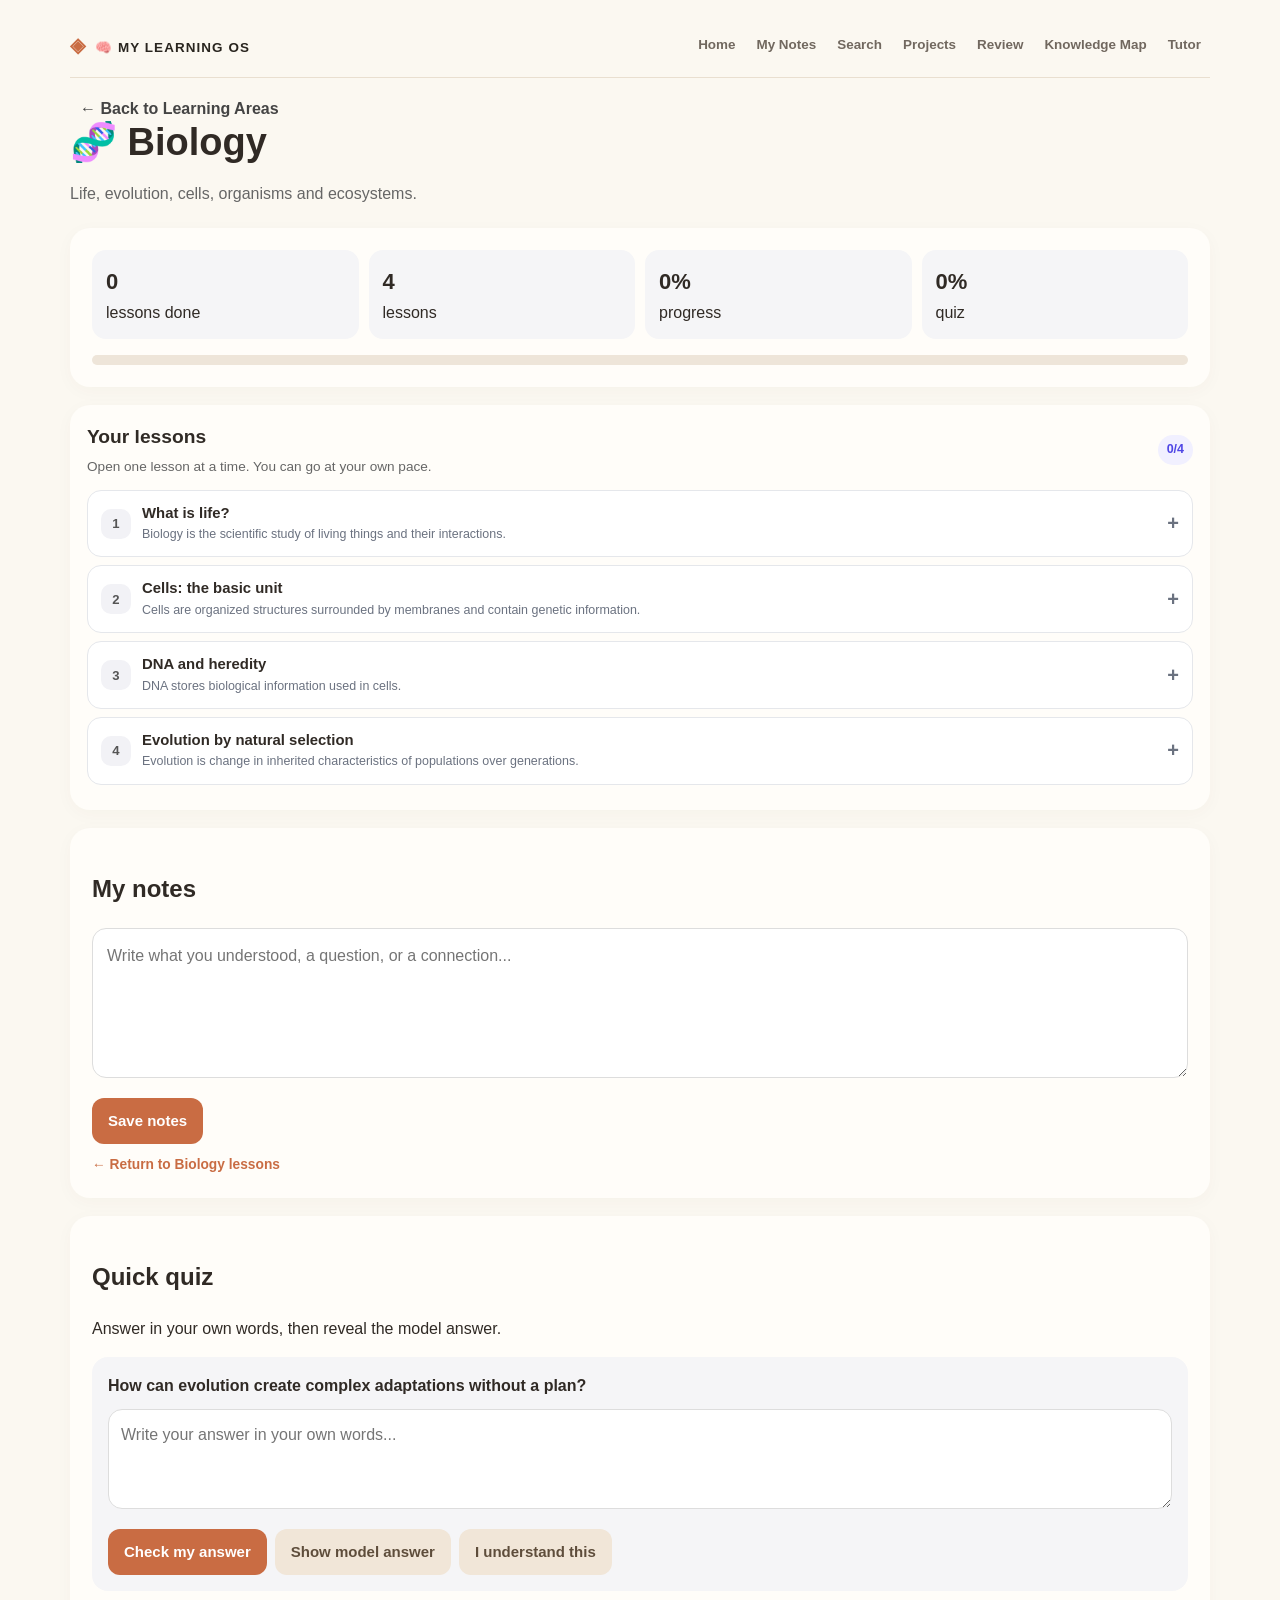
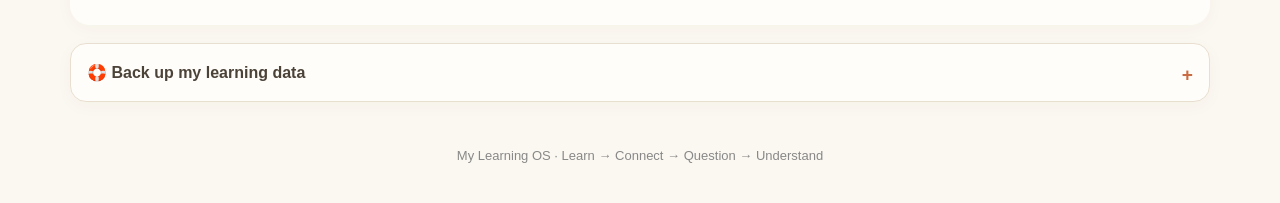
==== commit d9b1df54: "Build Curiosity Lab and structured Notes library" ====
--- a/subjects/biology/index.html
+++ b/subjects/biology/index.html
@@ -1 +1 @@
-<!DOCTYPE html><html lang="en"><head><meta charset="UTF-8"><meta name="viewport" content="width=device-width,initial-scale=1.0"><meta name="theme-color" content="#4F46E5"><link rel="icon" type="image/png" href="/IMG_0224.png"><link rel="apple-touch-icon" href="/IMG_0224.png"><link rel="manifest" href="/manifest.webmanifest"><link rel="stylesheet" href="/styles.css?v=10"><title>Biology | My Learning OS</title></head><body><div class="app" id="app"></div><script src="/learning.js?v=26"></script></body></html>+<!DOCTYPE html><html lang="en"><head><meta charset="UTF-8"><meta name="viewport" content="width=device-width,initial-scale=1.0"><meta name="theme-color" content="#fbf8f1"><link rel="icon" type="image/png" href="/IMG_0224.png"><link rel="apple-touch-icon" href="/IMG_0224.png"><link rel="manifest" href="/manifest.webmanifest"><link rel="stylesheet" href="/styles.css?v=13"><title>Biology | My Learning OS</title></head><body><div class="app" id="app"></div><script src="/learning.js?v=33"></script></body></html>
--- a/styles.css
+++ b/styles.css
@@ -9,12 +9,15 @@
 .curiosity-head{display:flex;justify-content:space-between;gap:24px;align-items:flex-start}
 .curiosity-head h2{margin:.35rem 0 .5rem}
 .curiosity-spark{font-size:2.5rem;line-height:1}
-.curiosity-card{margin-top:20px;padding:28px;border:1px solid rgba(79,70,229,.14);border-radius:24px;background:linear-gradient(135deg,rgba(79,70,229,.06),rgba(255,255,255,.9))}
-.curiosity-meta{display:inline-flex;padding:7px 11px;border-radius:999px;background:#eef2ff;color:#4338ca;font-weight:700;font-size:.85rem}
+.curiosity-card{margin-top:20px;padding:28px;border:1px solid var(--garden-line,#e9dfd0);border-radius:24px;background:linear-gradient(135deg,#f8eee2,#fffdf9 72%)}
+.curiosity-meta{display:inline-flex;padding:7px 11px;border-radius:999px;background:var(--garden-peach,#f3e3cf);color:#945333;font-weight:700;font-size:.85rem}
 .curiosity-question{font-size:clamp(1.45rem,3vw,2rem);font-weight:800;line-height:1.25;margin:20px 0}
-.curiosity-clue{display:none;padding:14px 16px;border-radius:14px;background:#fff;border:1px solid #e5e7eb;color:#374151;margin-bottom:18px}
+.curiosity-clue{display:none;padding:14px 16px;border-radius:14px;background:#fffdf9;border:1px solid var(--garden-line,#e9dfd0);color:#51483e;margin-bottom:18px}
 .curiosity-clue.visible{display:block}
 .curiosity-actions{display:flex;flex-wrap:wrap;gap:10px}
+.notes-return{margin:10px 0 0;font-size:.86rem;color:var(--garden-muted,#797269)}
+.notes-return a{color:var(--garden-clay,#c96c43);font-weight:700;text-decoration:none}
+.notes-return a:hover,.notes-return a:focus{text-decoration:underline}
 @media(max-width:600px){.curiosity-card{padding:20px}.curiosity-actions>*{width:100%;text-align:center}.curiosity-spark{font-size:2rem}}
 
 
@@ -558,3 +561,396 @@
 #app .knowledge-one-panel .knowledge-progress-bar>span{display:block;height:100%;border-radius:99px;background:#b66b45;transition:width .2s ease}
 #app .knowledge-one-panel .knowledge-progress-label{display:block!important;font-size:.62rem!important;line-height:1.25!important;color:#75695e!important}
 #app .knowledge-one-panel button.knowledge-node:focus-visible{outline:3px solid #b66b45;outline-offset:2px}
+
+/* Review memory dashboard: isolated styles, no shared navigation changes. */
+.memory-hero .memory-eyebrow{font-size:.78rem;letter-spacing:.12em;font-weight:800;color:#6b63a8;margin:0 0 8px}
+.memory-dashboard{padding:22px}
+.memory-stats{display:grid;grid-template-columns:repeat(3,minmax(0,1fr));gap:12px}
+.memory-stat{background:#f2f2f5;border-radius:18px;padding:18px}
+.memory-stat strong{display:block;font-size:clamp(1.8rem,4vw,2.5rem);line-height:1.1;margin-bottom:8px}
+.memory-stat span{font-weight:650}
+.memory-start{display:grid;grid-template-columns:auto minmax(0,1fr);gap:14px;align-items:center;margin-top:18px;padding:22px;border:1px solid #e5e5e9;border-radius:22px}
+.memory-start-icon{font-size:2rem}
+.memory-start-copy h2{margin:0 0 6px}
+.memory-start-copy p{margin:0;color:#666}
+.memory-start-button{grid-column:1/-1;text-align:center;background:#f0efff;color:#28243f}
+.memory-coming{margin-top:28px}
+.memory-coming h2,.memory-how h2{margin-top:0}
+.memory-review-row{display:grid;grid-template-columns:56px minmax(0,1fr) auto;gap:14px;align-items:center;padding:16px 0;border-bottom:1px solid #e8e8ec}
+.memory-review-row:last-child{border-bottom:0}
+.memory-review-icon{width:56px;height:56px;border-radius:15px;background:#f1f1f4;display:grid;place-items:center;font-size:1.6rem}
+.memory-review-copy{min-width:0}
+.memory-review-copy small{font-weight:700;color:#555}
+.memory-review-copy h3{margin:3px 0;font-size:1.05rem;overflow-wrap:anywhere}
+.memory-review-copy p{margin:0;color:#666;font-size:.92rem}
+.memory-review-link{font-weight:750;color:#7652df;text-decoration:none;white-space:nowrap}
+.memory-how p{margin-bottom:0}
+@media(max-width:650px){.memory-dashboard{padding:16px}.memory-stats{gap:8px}.memory-stat{padding:12px}.memory-stat strong{font-size:1.55rem}.memory-stat span{font-size:.85rem}.memory-start{padding:17px;gap:10px}.memory-review-row{grid-template-columns:44px minmax(0,1fr);gap:11px}.memory-review-icon{width:44px;height:44px;font-size:1.35rem}.memory-review-link{grid-column:2;justify-self:start}.memory-review-copy h3{font-size:1rem}}
+
+/* Compact Review dashboard: keep the existing visual identity while reducing mobile height. */
+.memory-hero{margin-bottom:14px}
+.memory-hero h1{font-size:clamp(1.8rem,4vw,2.3rem);margin:0 0 6px;line-height:1.15}
+.memory-hero>p.muted{margin:0}
+.memory-dashboard{padding:18px}
+.memory-stats{gap:9px}
+.memory-stat{padding:12px;border-radius:16px}
+.memory-stat strong{font-size:clamp(1.45rem,3.5vw,2rem);margin-bottom:4px}
+.memory-stat span{font-size:.9rem}
+.memory-start{grid-template-columns:minmax(0,1fr);gap:10px;margin-top:14px;padding:16px;border-radius:18px}
+.memory-start-copy h2{font-size:1.2rem;line-height:1.25;margin-bottom:5px}
+.memory-start-copy p{font-size:.94rem;line-height:1.45}
+.memory-start-button{grid-column:auto;padding:11px 14px;min-height:44px}
+.memory-progress{margin-top:14px;padding:14px 15px;border:1px solid #e5e5e9;border-radius:16px;background:#fff}
+.memory-progress-heading{display:flex;justify-content:space-between;align-items:center;gap:12px;margin-bottom:9px}
+.memory-progress-heading h2{font-size:1rem;margin:0}
+.memory-progress-heading strong{font-size:.95rem;white-space:nowrap}
+.memory-progress .bar{height:7px}
+.memory-progress>p{margin:7px 0 0;color:#666;font-size:.82rem}
+.memory-coming{margin-top:20px}
+.memory-coming h2{font-size:1.2rem;margin-bottom:8px}
+.memory-count{display:inline-flex;align-items:center;justify-content:center;min-width:24px;height:24px;padding:0 7px;border-radius:99px;background:#f0efff;color:#7652df;font-size:.78rem;vertical-align:middle}
+.memory-review-row{grid-template-columns:42px minmax(0,1fr);gap:10px;padding:12px 0}
+.memory-review-icon{width:42px;height:42px;border-radius:12px;font-size:1.3rem}
+.memory-review-copy small{font-size:.75rem;letter-spacing:.01em}
+.memory-review-copy h3{font-size:1rem;line-height:1.3;margin:3px 0}
+.memory-review-copy p{font-size:.82rem;line-height:1.4}
+.memory-review-link{grid-column:2;justify-self:start;font-size:.9rem}
+.memory-how{padding:16px}
+.memory-how h2{font-size:1.1rem}
+@media(max-width:650px){
+ .memory-dashboard{padding:13px}
+ .memory-stats{gap:7px}
+ .memory-stat{padding:10px 9px}
+ .memory-stat strong{font-size:1.35rem}
+ .memory-stat span{font-size:.78rem}
+ .memory-start{padding:14px}
+ .memory-start-copy h2{font-size:1.08rem}
+ .memory-start-copy p{font-size:.88rem}
+ .memory-progress{padding:12px}
+ .memory-coming{margin-top:17px}
+ .memory-coming h2{font-size:1.1rem}
+ .memory-review-row{grid-template-columns:38px minmax(0,1fr);gap:9px;padding:11px 0}
+ .memory-review-icon{width:38px;height:38px;font-size:1.15rem}
+ .memory-review-copy h3{font-size:.95rem}
+ .memory-review-copy p{font-size:.8rem}
+}
+
+
+/* Review dashboard polish: compact hierarchy and safe space above the fixed mobile navigation. */
+.memory-hero{margin-bottom:10px}
+.memory-dashboard{padding:15px}
+.memory-stats{gap:8px}
+.memory-stat{padding:11px 10px;border-radius:15px}
+.memory-stat strong{font-size:clamp(1.35rem,3.5vw,1.8rem);margin-bottom:3px}
+.memory-stat span{font-size:.84rem;line-height:1.25}
+.memory-start{margin-top:12px;padding:14px;border-radius:17px}
+.memory-start-copy h2{font-size:1.12rem}
+.memory-start-copy p{font-size:.9rem}
+.memory-start-button{font-size:.94rem}
+.memory-progress{margin-top:12px;padding:12px 13px}
+.memory-coming{margin-top:18px}
+.memory-coming h2{font-size:1.12rem;margin-bottom:5px}
+.memory-review-row{padding:11px 0;gap:10px}
+.memory-review-copy h3{font-size:.98rem;line-height:1.25}
+.memory-review-copy p{font-size:.84rem;line-height:1.35;margin-top:3px}
+.memory-review-link{font-size:.9rem}
+.memory-how{padding:16px}
+.memory-how p{font-size:.92rem;line-height:1.5}
+@media(max-width:650px){
+ body{padding-bottom:calc(100px + env(safe-area-inset-bottom))}
+ .app{padding-bottom:calc(30px + env(safe-area-inset-bottom))}
+ .memory-dashboard{padding:13px}
+ .memory-stat{padding:10px 8px}
+ .memory-stat strong{font-size:1.35rem}
+ .memory-stat span{font-size:.78rem}
+ .memory-start{padding:13px}
+ .memory-start-copy h2{font-size:1.05rem}
+ .memory-start-copy p{font-size:.88rem}
+ .memory-progress-heading h2{font-size:.96rem}
+ .memory-review-row{grid-template-columns:40px minmax(0,1fr);gap:9px;padding:11px 0}
+ .memory-review-icon{width:40px;height:40px}
+ .memory-review-link{grid-column:2;margin-top:1px}
+}
+
+
+/* Review priorities intro sits immediately before the overdue and due-today queues. */
+.memory-priorities-intro{margin-top:18px}
+.memory-priorities-intro h2{font-size:1.12rem;line-height:1.25;margin:0 0 5px}
+.memory-priorities-intro p{color:#666;font-size:.9rem;line-height:1.45;margin:0}
+@media(max-width:650px){.memory-priorities-intro h2{font-size:1.08rem}.memory-priorities-intro p{font-size:.88rem}}
+
+
+/* Approved compact Review dashboard reference: card-based priority groups. */
+.memory-start-button{
+  display:block;width:100%;padding:13px 16px;border-radius:15px;
+  background:#7652df;color:#fff;text-align:center;text-decoration:none;
+  font-weight:750;line-height:1.35;
+}
+.memory-priority-card{
+  margin-top:14px;padding:15px 16px;border:1px solid #e7e5e4;
+  border-radius:22px;background:rgba(255,255,255,.82);
+  box-shadow:0 2px 8px rgba(39,35,30,.035);
+}
+.memory-priority-card h2{
+  display:flex;align-items:center;gap:9px;margin:0 0 10px;
+  padding-right:25px;position:relative;font-size:1.18rem;line-height:1.35;
+}
+.memory-priority-card h2::after{
+  content:"";position:absolute;right:2px;top:50%;width:8px;height:8px;
+  border-top:3px solid currentColor;border-right:3px solid currentColor;
+  transform:translateY(-50%) rotate(45deg);border-radius:1px;
+}
+.memory-priority-card .memory-count{flex:none}
+.memory-priority-card .memory-review-row{
+  grid-template-columns:64px minmax(0,1fr) auto;gap:12px;
+  padding:13px 0;border-bottom:1px solid #eceaf0;
+}
+.memory-priority-card .memory-review-row:last-child{border-bottom:0;padding-bottom:2px}
+.memory-priority-card .memory-review-icon{width:64px;height:64px;border-radius:18px;font-size:1.8rem}
+.memory-priority-card .memory-review-copy small{
+  display:block;color:#7652df;text-transform:uppercase;font-size:.78rem;
+  letter-spacing:.025em;line-height:1.35;
+}
+.memory-priority-card .memory-review-copy h3{font-size:1.05rem;line-height:1.25;margin:3px 0}
+.memory-priority-card .memory-review-copy p{font-size:.88rem;line-height:1.35}
+.memory-priority-card .memory-review-link{
+  align-self:center;grid-column:auto;justify-self:end;margin:0;
+  padding:9px 14px;border-radius:999px;background:#f0efff;
+  color:#7652df;font-size:.88rem;font-weight:750;
+}
+.memory-empty-due{
+  display:flex;align-items:center;gap:14px;padding:10px 0 3px;
+  background:transparent;border-radius:0;
+}
+.memory-empty-due>span{
+  flex:none;display:grid;place-items:center;width:56px;height:56px;
+  border-radius:17px;background:#f1f0fb;color:#6b5ce7;font-size:1.5rem;
+}
+.memory-empty-due p{margin:0;color:#666;line-height:1.5}
+@media(max-width:650px){
+  .memory-start-button{padding:13px 12px;font-size:.94rem}
+  .memory-priority-card{padding:13px 14px;border-radius:20px}
+  .memory-priority-card h2{font-size:1.08rem;margin-bottom:8px}
+  .memory-priority-card .memory-review-row{
+    grid-template-columns:48px minmax(0,1fr);gap:10px;padding:12px 0;
+  }
+  .memory-priority-card .memory-review-icon{width:48px;height:48px;border-radius:14px;font-size:1.4rem}
+  .memory-priority-card .memory-review-copy small{font-size:.7rem}
+  .memory-priority-card .memory-review-copy h3{font-size:.96rem}
+  .memory-priority-card .memory-review-copy p{font-size:.8rem;line-height:1.35}
+  .memory-priority-card .memory-review-link{grid-column:2;justify-self:start;padding:7px 12px;margin-top:4px}
+  .memory-empty-due{gap:11px;padding:8px 0 2px}
+  .memory-empty-due>span{width:48px;height:48px;border-radius:14px;font-size:1.3rem}
+}
+
+
+/* Final density pass: keep the approved Review dashboard compact on phones. */
+@media(max-width:650px){
+  .memory-hero{margin-bottom:8px}
+  .memory-hero h1{font-size:clamp(1.9rem,7vw,2.25rem);line-height:1.12;margin-bottom:7px}
+  .memory-hero>.muted{font-size:.94rem;line-height:1.35}
+  .memory-dashboard{padding:11px}
+  .memory-stats{gap:7px}
+  .memory-stat{padding:9px 8px;border-radius:14px}
+  .memory-stat strong{font-size:1.28rem;line-height:1.08;margin-bottom:3px}
+  .memory-stat span{font-size:.74rem;line-height:1.2}
+  .memory-start{margin-top:10px;padding:12px;border-radius:17px;gap:8px}
+  .memory-start-copy h2{font-size:1rem;line-height:1.2;margin-bottom:4px}
+  .memory-start-copy p{font-size:.84rem;line-height:1.3}
+  .memory-start-button{padding:10px 11px;min-height:40px;font-size:.88rem;border-radius:13px}
+  .memory-progress{margin-top:10px;padding:10px 11px;border-radius:15px}
+  .memory-progress-heading{margin-bottom:7px}
+  .memory-progress-heading h2{font-size:.9rem}
+  .memory-progress-heading strong{font-size:.86rem}
+  .memory-progress .bar{height:6px}
+  .memory-progress>p{font-size:.76rem;line-height:1.3;margin-top:6px}
+  .memory-priorities-intro{margin-top:13px}
+  .memory-priorities-intro h2{font-size:1rem;margin-bottom:3px}
+  .memory-priorities-intro p{font-size:.82rem;line-height:1.35}
+  .memory-priority-card{margin-top:10px;padding:11px 12px;border-radius:18px}
+  .memory-priority-card h2{font-size:1rem;line-height:1.25;margin-bottom:6px;padding-right:20px}
+  .memory-priority-card h2::after{width:7px;height:7px;border-width:2px}
+  .memory-priority-card .memory-review-row{
+    grid-template-columns:42px minmax(0,1fr) auto;
+    gap:8px;padding:9px 0;
+  }
+  .memory-priority-card .memory-review-icon{width:42px;height:42px;border-radius:12px;font-size:1.22rem}
+  .memory-priority-card .memory-review-copy small{font-size:.64rem;line-height:1.2}
+  .memory-priority-card .memory-review-copy h3{font-size:.88rem;line-height:1.2;margin:2px 0}
+  .memory-priority-card .memory-review-copy p{font-size:.72rem;line-height:1.25}
+  .memory-priority-card .memory-review-link{
+    grid-column:auto;align-self:center;justify-self:end;
+    padding:6px 9px;margin:0;font-size:.76rem;white-space:nowrap;
+  }
+  .memory-empty-due{gap:9px;padding:6px 0 1px}
+  .memory-empty-due>span{width:42px;height:42px;border-radius:12px;font-size:1.15rem}
+  .memory-empty-due p{font-size:.82rem;line-height:1.35}
+  .memory-coming{margin-top:10px}
+  .memory-how{padding:13px;margin-top:14px}
+  .memory-how h2{font-size:1.05rem}
+  .memory-how p{font-size:.84rem;line-height:1.4}
+}
+@media(max-width:370px){
+  .memory-priority-card .memory-review-row{grid-template-columns:38px minmax(0,1fr)}
+  .memory-priority-card .memory-review-icon{width:38px;height:38px}
+  .memory-priority-card .memory-review-link{grid-column:2;justify-self:start;margin-top:4px}
+}
+
+
+/* Keep Review dashboard navigation chevrons on-brand purple. */
+.memory-priority-card h2::after{
+  border-top-color:#7652df;
+  border-right-color:#7652df;
+}
+
+/* Match the Review page title scale to the Home page welcome heading. */
+.memory-hero h1{
+  font-size:clamp(1.65rem,4.5vw,2.25rem);
+  line-height:1.15;
+}
+
+/* Phase 2: warm, guided Continue Your Journey card */
+.continue-card:not(.all-done){
+ border-color:#e6cbb9;
+ background:linear-gradient(110deg,#f8eee4,#fffdf9);
+ box-shadow:0 3px 12px rgba(126,83,55,.05);
+}
+.continue-card:not(.all-done) .continue-icon{
+ background:#f1e2d3;
+}
+.continue-card:not(.all-done) .continue-copy small{
+ color:#bd704d;
+}
+.continue-card:not(.all-done)>b{
+ display:inline-flex;
+ align-items:center;
+ justify-content:center;
+ gap:5px;
+ flex-shrink:0;
+ padding:9px 13px;
+ border-radius:999px;
+ background:#bd704d;
+ color:#fff;
+ font-size:.78rem;
+ font-weight:800;
+ line-height:1.2;
+ white-space:nowrap;
+ box-shadow:0 2px 5px rgba(126,83,55,.14);
+}
+.continue-copy .continue-meta{
+ margin-top:1px;
+ color:#8a7668;
+ font-size:.7rem;
+ font-weight:650;
+}
+.continue-progress{
+ display:block;
+ width:100%;
+ height:5px;
+ margin-top:3px;
+ overflow:hidden;
+ border-radius:999px;
+ background:#eee5d9;
+}
+.continue-progress>span{
+ display:block;
+ height:100%;
+ border-radius:inherit;
+ background:#bd704d;
+}
+@media(max-width:420px){
+ .continue-card:not(.all-done){align-items:center}
+ .continue-copy .continue-meta{font-size:.65rem}
+ .continue-progress{height:4px}
+}
+.subject-filter-list{display:grid;grid-template-columns:repeat(5,minmax(0,1fr));gap:9px;margin:0 0 8px}
+.subject-filter{display:flex;align-items:center;justify-content:center;min-width:0;min-height:46px;padding:9px 12px;border:1px solid var(--garden-line,#e9dfd0);border-radius:999px;background:#f5eee4;color:var(--garden-ink,#29251f);font:inherit;font-size:.9rem;font-weight:700;line-height:1.2;text-align:center;cursor:pointer;transition:background-color .16s ease,color .16s ease,border-color .16s ease,transform .16s ease}
+.subject-filter:hover{border-color:var(--garden-clay,#c96c43);transform:translateY(-1px)}
+.subject-filter.is-active{border-color:var(--garden-clay,#c96c43);background:var(--garden-clay,#c96c43);color:#fff}
+.subject-filter:focus-visible{outline:3px solid #29251f;outline-offset:3px}
+.subject-filter-status{min-height:1.3em;margin:0 2px 10px;color:var(--garden-muted,#797269);font-size:.78rem}
+.home-subject[hidden]{display:none!important}
+@media(max-width:650px){
+ .subject-filter-list{grid-template-columns:repeat(6,minmax(0,1fr));column-gap:8px;row-gap:4px}
+ .subject-filter:nth-child(-n+3){grid-column:span 2}
+ .subject-filter:nth-child(n+4){grid-column:span 3}
+ .subject-filter{min-height:48px;padding:5px 7px;font-size:.85rem}
+}
+
+/* Phase 2: image-led previews for the two approved Home dashboard projects. */
+.home-projects{grid-template-columns:repeat(2,minmax(0,1fr));align-items:stretch}
+.home-project-featured{display:flex;min-width:0;flex-direction:column;align-items:stretch;gap:0;overflow:hidden;padding:0;border:1px solid var(--garden-line,#e9dfd0);border-radius:15px;background:#fffdf9;box-shadow:0 3px 14px rgba(70,48,26,.06)}
+.home-project-featured:hover{transform:translateY(-2px);box-shadow:0 8px 20px rgba(70,48,26,.1)}
+.home-project-cover-frame{display:block;width:100%;aspect-ratio:5/3;overflow:hidden;background:#f2e9dc}
+.home-project-cover{display:block;width:100%;height:100%;object-fit:cover}
+.home-project-featured .home-project-info{gap:5px;padding:11px;}
+.home-project-featured .home-project-info strong{font-size:.98rem;line-height:1.25}
+.home-project-featured .home-project-info small{color:#756d64;font-size:.75rem;line-height:1.3}
+.home-project-featured .home-project-bar{height:5px;margin-top:2px}
+@media(max-width:700px){
+ .home-projects{grid-template-columns:repeat(2,minmax(0,1fr));gap:10px}
+ .home-project-featured{border-radius:13px}
+ .home-project-featured .home-project-info{gap:4px;padding:9px}
+ .home-project-featured .home-project-info strong{font-size:.9rem}
+ .home-project-featured .home-project-info small{font-size:.7rem}
+}
+@media(max-width:380px){
+ .home-projects{grid-template-columns:repeat(2,minmax(0,1fr));gap:8px}
+ .home-project-featured .home-project-info{padding:8px}
+ .home-project-featured .home-project-info strong{font-size:.84rem}
+ .home-project-featured .home-project-info small{font-size:.65rem}
+}
+
+/* Phase 2 Step 5: calm, spacious Curiosity Lab and Notes library. */
+body{background:var(--garden-paper,#fbf8f1);color:#302a25}
+.curiosity-panel{display:grid;gap:14px}
+.curiosity-card{padding:clamp(18px,4vw,28px);border:1px solid var(--garden-line,#e9dfd0);border-radius:20px;background:#fffdf9;box-shadow:0 4px 18px rgba(70,48,26,.055)}
+.daily-curiosity{background:linear-gradient(145deg,#fffaf1,#fffdf9 68%)}
+.curiosity-kicker,.notes-hero>small{font-size:.7rem;font-weight:800;letter-spacing:.12em;color:var(--garden-clay,#a96f4c)}
+.curiosity-meta{margin:8px 0;color:#8a6048;font-size:.85rem;font-weight:750}
+.curiosity-question{max-width:740px;font-family:Georgia,"Times New Roman",serif;font-size:clamp(1.3rem,3.5vw,2rem);line-height:1.3;color:#302a25}
+.curiosity-actions{display:flex;flex-wrap:wrap;gap:9px;margin-top:16px}
+.curiosity-card .button,.notes-toolbar>button,.note-editor .button{background:var(--garden-clay,#bd704d);color:#fff}
+.curiosity-card .button.secondary,.note-editor .button.secondary{background:#f1e8dc;color:#503d32}
+.reflection-label{display:block;margin:19px 0 6px;font-size:.88rem;font-weight:750;color:#503d32}
+.reflection-input,.note-draft-card textarea{min-height:110px;margin-bottom:10px;background:#fff;border-color:var(--garden-line,#e9dfd0)}
+.curiosity-card .curiosity-clue{margin:10px 0 0;padding:0;color:#795f4e}
+.curiosity-card .curiosity-clue.visible{padding:12px 14px;border-left:3px solid var(--garden-clay,#bd704d);border-radius:0 10px 10px 0;background:#f7eee3}
+.note-draft-card{padding:clamp(18px,4vw,26px);border:1px solid #d9b39a;border-radius:18px;background:#f7eee3}
+.note-draft-card h3{margin-top:0;font-family:Georgia,serif;font-size:1.4rem;font-weight:400}
+.note-draft-card label,.note-editor label{display:grid;gap:6px;margin:12px 0;font-size:.86rem;font-weight:700;color:#503d32}
+.note-draft-card input,.note-editor input,.notes-toolbar input,.notes-toolbar select{width:100%;min-height:46px;padding:10px 12px;border:1px solid var(--garden-line,#e9dfd0);border-radius:11px;background:#fffdf9;color:#302a25;font:inherit}
+.saved-note-message{padding:12px 14px;border-radius:12px;background:#eff2e9;color:#47583f}
+.saved-note-message a,.notes-page a{color:var(--garden-clay,#a96f4c);font-weight:750}
+.notes-page{max-width:100%;margin:18px auto 28px}
+.notes-hero{margin:4px 0 24px;padding:clamp(20px,5vw,36px);border:1px solid var(--garden-line,#e9dfd0);border-radius:22px;background:linear-gradient(135deg,#f5e7d5,#fffaf2 70%)}
+.notes-hero h1{margin:4px 0;font-family:Georgia,"Times New Roman",serif;font-size:clamp(2rem,6vw,3rem);font-weight:400;line-height:1.12}
+.notes-hero p{max-width:620px;margin:8px 0 0;color:#75695e}
+.notes-toolbar{display:grid;grid-template-columns:minmax(220px,2fr) minmax(150px,1fr) auto auto;gap:12px;align-items:end;padding:16px;border:1px solid var(--garden-line,#e9dfd0);border-radius:18px;background:#fffdf9}
+.notes-toolbar label{display:grid;gap:5px;color:#67574c;font-size:.78rem;font-weight:750}
+.notes-toolbar .archive-toggle{display:flex;grid-auto-flow:column;align-items:center;gap:8px;min-height:46px;white-space:nowrap}
+.notes-toolbar .archive-toggle input{width:18px;min-height:18px;accent-color:var(--garden-clay,#bd704d)}
+.notes-toolbar>button{min-height:46px;padding:10px 15px;border-radius:12px;font:inherit;font-weight:750;cursor:pointer}
+.notes-library-section{margin:25px 0}
+.notes-section-heading{display:flex;justify-content:space-between;align-items:end;margin-bottom:12px}
+.notes-section-heading h2{margin:0;font-family:Georgia,"Times New Roman",serif;font-size:1.5rem;font-weight:400}
+.notes-section-heading p{margin:4px 0 0;font-size:.88rem}
+.notes-library-grid{display:grid;grid-template-columns:repeat(2,minmax(0,1fr));gap:14px}
+.library-note-card{min-width:0;padding:18px;border:1px solid var(--garden-line,#e9dfd0);border-radius:18px;background:#fffdf9;box-shadow:0 3px 14px rgba(70,48,26,.045)}
+.library-note-card[hidden]{display:none!important}
+.library-note-heading{display:flex;justify-content:space-between;gap:12px;align-items:start}
+.library-note-heading h3{margin:5px 0 0;font-family:Georgia,"Times New Roman",serif;font-size:1.28rem;font-weight:400;overflow-wrap:anywhere}
+.note-category{color:var(--garden-clay,#a96f4c);font-size:.7rem;font-weight:800;letter-spacing:.07em;text-transform:uppercase}
+.note-date{flex:none;color:#81776e;font-size:.72rem}
+.note-description{margin:12px 0;color:#6f655d;font-size:.9rem;overflow-wrap:anywhere}
+.note-source{margin:0;color:#896148;font-size:.78rem}
+.note-content{margin:12px 0;border-top:1px solid #f0e8dd;padding-top:10px}
+.note-content summary{color:#80563f;font-weight:750;cursor:pointer}
+.note-content pre{white-space:pre-wrap;overflow-wrap:anywhere;font:inherit;color:#413a35}
+.note-editor{border:1px solid #d9b39a;background:#fffaf2;box-shadow:none}
+.note-editor h2{font-family:Georgia,serif;font-weight:400}
+.note-editor .note{min-height:220px;background:#fffdf9;border-color:var(--garden-line,#e9dfd0)}
+.legacy-note-card{background:#faf7f0}
+.notes-empty{grid-column:1/-1;background:#fffdf9;border:1px dashed #d9cbbb}
+@media(max-width:760px){.notes-toolbar{grid-template-columns:1fr 1fr}.notes-toolbar .notes-search-label{grid-column:1/-1}.notes-toolbar>button{width:100%}}
+@media(max-width:600px){.notes-library-grid{grid-template-columns:1fr}.notes-toolbar{gap:9px;padding:12px}.notes-toolbar>button{grid-column:1/-1}.curiosity-actions>*{flex:1 1 100%;text-align:center}.library-note-card{padding:16px}.notes-hero{margin-top:0}.notes-section-heading{align-items:start;flex-direction:column}}
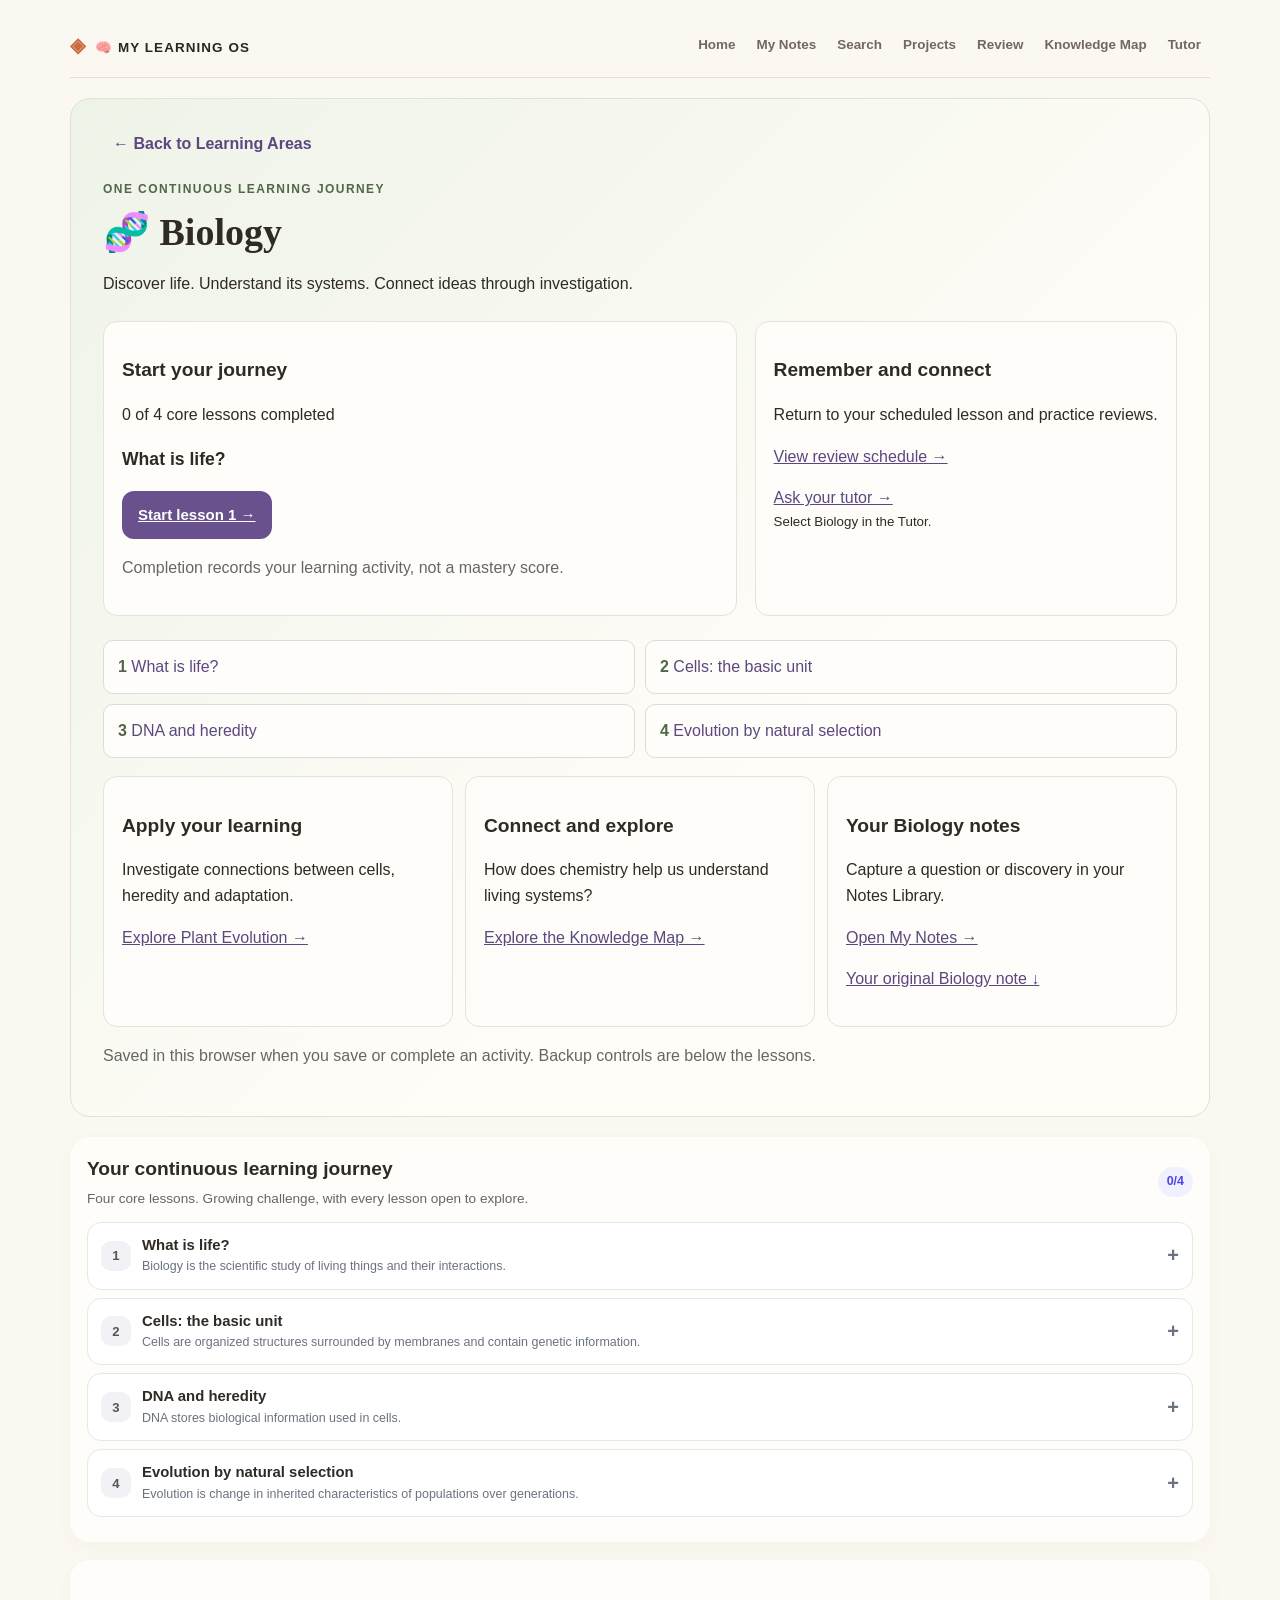
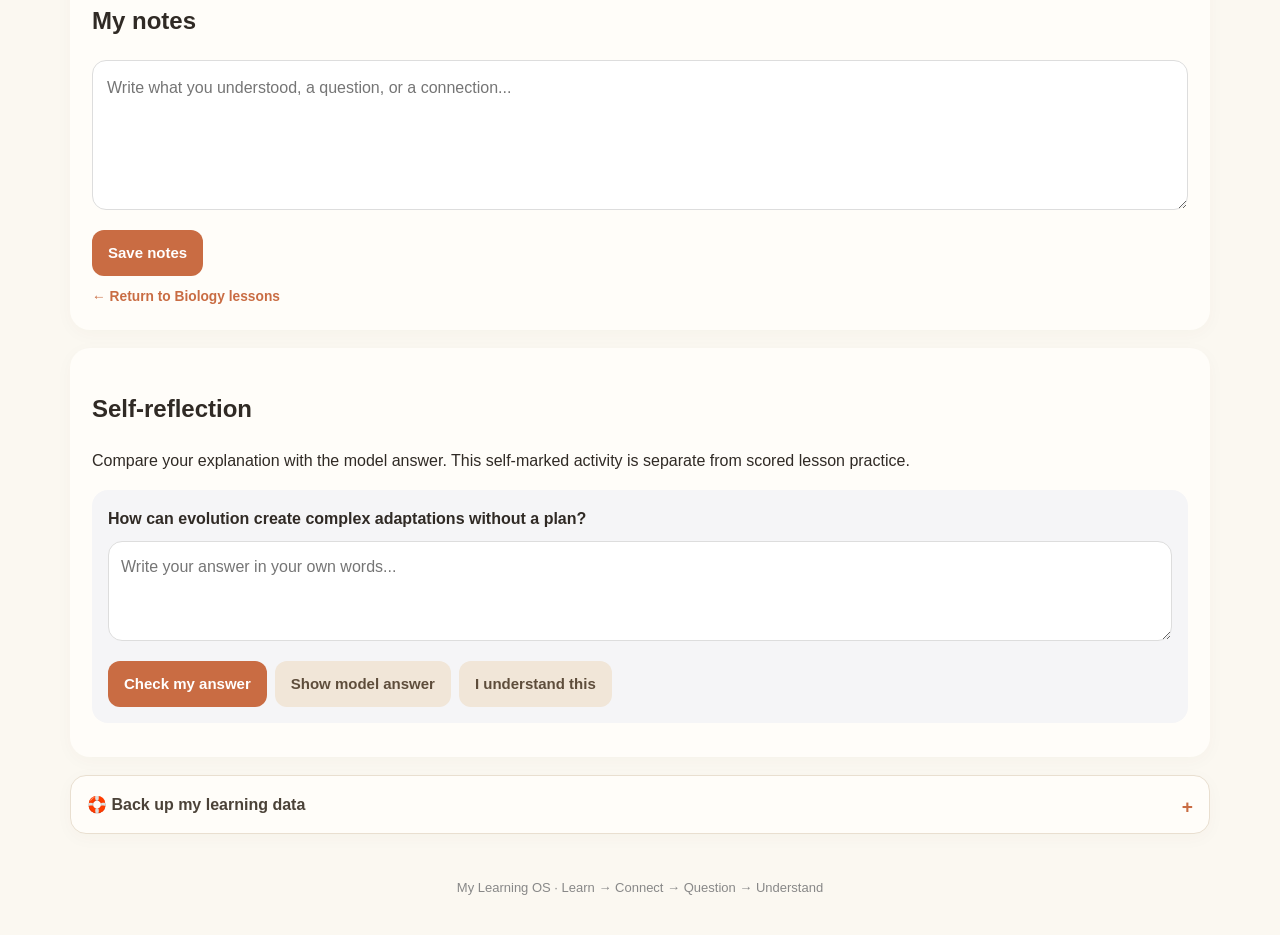
==== commit 91b5f0b0: "Build Biology journey and enhanced Cells lesson preview" ====
--- a/subjects/biology/index.html
+++ b/subjects/biology/index.html
@@ -1 +1 @@
-<!DOCTYPE html><html lang="en"><head><meta charset="UTF-8"><meta name="viewport" content="width=device-width,initial-scale=1.0"><meta name="theme-color" content="#fbf8f1"><link rel="icon" type="image/png" href="/IMG_0224.png"><link rel="apple-touch-icon" href="/IMG_0224.png"><link rel="manifest" href="/manifest.webmanifest"><link rel="stylesheet" href="/styles.css?v=13"><title>Biology | My Learning OS</title></head><body><div class="app" id="app"></div><script src="/learning.js?v=33"></script></body></html>+<!DOCTYPE html><html lang="en"><head><meta charset="UTF-8"><meta name="viewport" content="width=device-width,initial-scale=1.0"><meta name="theme-color" content="#fbf8f1"><link rel="icon" type="image/png" href="/IMG_0224.png"><link rel="apple-touch-icon" href="/IMG_0224.png"><link rel="manifest" href="/manifest.webmanifest"><link rel="stylesheet" href="/styles.css?v=14"><title>Biology | My Learning OS</title></head><body><div class="app" id="app"></div><script src="/learning.js?v=35"></script></body></html>
--- a/styles.css
+++ b/styles.css
@@ -954,3 +954,28 @@
 .notes-empty{grid-column:1/-1;background:#fffdf9;border:1px dashed #d9cbbb}
 @media(max-width:760px){.notes-toolbar{grid-template-columns:1fr 1fr}.notes-toolbar .notes-search-label{grid-column:1/-1}.notes-toolbar>button{width:100%}}
 @media(max-width:600px){.notes-library-grid{grid-template-columns:1fr}.notes-toolbar{gap:9px;padding:12px}.notes-toolbar>button{grid-column:1/-1}.curiosity-actions>*{flex:1 1 100%;text-align:center}.library-note-card{padding:16px}.notes-hero{margin-top:0}.notes-section-heading{align-items:start;flex-direction:column}}
+.subject-journey{background:linear-gradient(135deg,#eef3e8,#fffdf8 65%);border:1px solid #dce4d3;border-radius:20px;padding:clamp(18px,4vw,32px);margin:20px 0}
+.subject-journey .journey-eyebrow{color:#52664b;font-size:.75rem;letter-spacing:.12em;font-weight:700;margin-top:24px}
+.subject-journey h1{font-family:Georgia,serif}.subject-journey h2{font-size:1.2rem}.subject-journey h3{font-size:1.1rem}
+.journey-next{display:grid;grid-template-columns:3fr 2fr;gap:18px;margin:24px 0}
+.journey-next>section,.journey-connections>section{min-width:0;background:#fffdf9;border:1px solid #e3e4db;border-radius:14px;padding:18px}
+.subject-journey a{color:#5c4780}.subject-journey a.button{background:#68518d;color:#fff;display:inline-block}
+.journey-links{display:grid;grid-template-columns:repeat(2,minmax(0,1fr));gap:10px;margin:18px 0}
+.journey-links a{padding:14px;background:#fffdf9;border:1px solid #dedbd9;border-radius:10px;line-height:1.5;text-decoration:none}
+.journey-links span{color:#52664b;font-weight:800}.journey-connections{display:grid;grid-template-columns:repeat(3,minmax(0,1fr));gap:12px}
+.subject-journey a:focus-visible{outline:3px solid #68518d;outline-offset:4px}.subject-journey p{line-height:1.6}.subject-journey small{display:block}
+@media(max-width:650px){.journey-next,.journey-links,.journey-connections{grid-template-columns:1fr}.subject-journey{padding:18px}.journey-next{gap:12px}}
+.cells-learning,.cells-summary{font-size:1rem;line-height:1.7;max-width:76ch;margin:0 auto 24px;color:#2c352a}
+.cells-learning h3{font-family:Georgia,serif;font-size:clamp(1.5rem,4vw,2rem);line-height:1.2}.cells-learning h4,.cells-summary h4{font-size:1.15rem;margin:24px 0 10px}
+.cells-eyebrow{color:#50683d;font-size:.75rem;letter-spacing:.1em;font-weight:750}.cells-curiosity,.cells-goals,.cells-connection,.cells-summary{padding:18px;border-radius:14px;background:#f0f4e7;border:1px solid #d8e1cb}
+.cells-learning figure{margin:24px 0}.cells-learning img{display:block;width:100%;height:auto;border-radius:14px}.cells-learning figcaption{font-size:.85rem;color:#58644e;margin-top:8px}
+.cells-learning a,.cells-summary a{color:#634783;text-decoration:underline}.cells-learning a:focus-visible,.cells-summary a:focus-visible{outline:3px solid #634783;outline-offset:3px}.cells-sources summary{cursor:pointer;color:#50683d}
+@media(max-width:600px){.cells-learning,.cells-summary{font-size:1rem}.cells-curiosity,.cells-goals,.cells-connection,.cells-summary{padding:12px}}
+@media(prefers-reduced-motion:reduce){body[data-subject="Biology"]{scroll-behavior:auto}body[data-subject="Biology"] *{animation:none!important;transition:none!important}}
+.cells-enhanced .cells-learning{max-width:none}.cells-enhanced .cells-header{padding:12px 0;border-bottom:1px solid #ded8e5}.cells-enhanced .cells-header h3{margin:8px 0}.cells-enhanced .cells-header p{margin:6px 0}
+.cells-enhanced .cells-section-nav{display:flex;flex-wrap:wrap;gap:8px;padding:16px 0}.cells-enhanced .cells-section-nav button{font-size:.9rem;min-height:44px}
+.cells-enhanced .cells-pair{display:grid;grid-template-columns:minmax(0,1fr) minmax(0,1.1fr);gap:28px;align-items:start;margin:24px 0}.cells-enhanced .cells-pair>div{min-width:0}.cells-enhanced .cells-pair h4{margin-top:0}.cells-enhanced .cells-pair figure{margin-top:0}
+.cells-enhanced .lesson-body button{background:#634783;color:#fff;border:1px solid #634783;min-height:44px}.cells-enhanced .lesson-body button.secondary,.cells-enhanced .lesson-body button.text-action{background:#fcfaf4;color:#563976;border-color:#77608e}
+.cells-enhanced .lesson-body button:disabled{background:#e8e2ed;color:#54475f;border-color:#c1b5cc;cursor:default;opacity:1}.cells-enhanced .lesson-body :is(button,a,input,textarea,summary):focus-visible{outline:3px solid #49305f;outline-offset:4px}
+.cells-enhanced .lesson-body :is(input[type="radio"],textarea){accent-color:#634783}.cells-enhanced .lesson-body :is([tabindex="-1"]){scroll-margin-top:24px}.cells-enhanced .cells-summary{max-width:none}.cells-enhanced .mcq-feedback.incorrect{color:#8b3526;background:#fff0eb}.cells-enhanced .mcq-feedback.correct{color:#245c39;background:#edf7ef}
+@media(max-width:850px){.cells-enhanced .cells-pair{grid-template-columns:1fr;gap:14px}.cells-enhanced .cells-section-nav button{flex:1 1 40%}}
